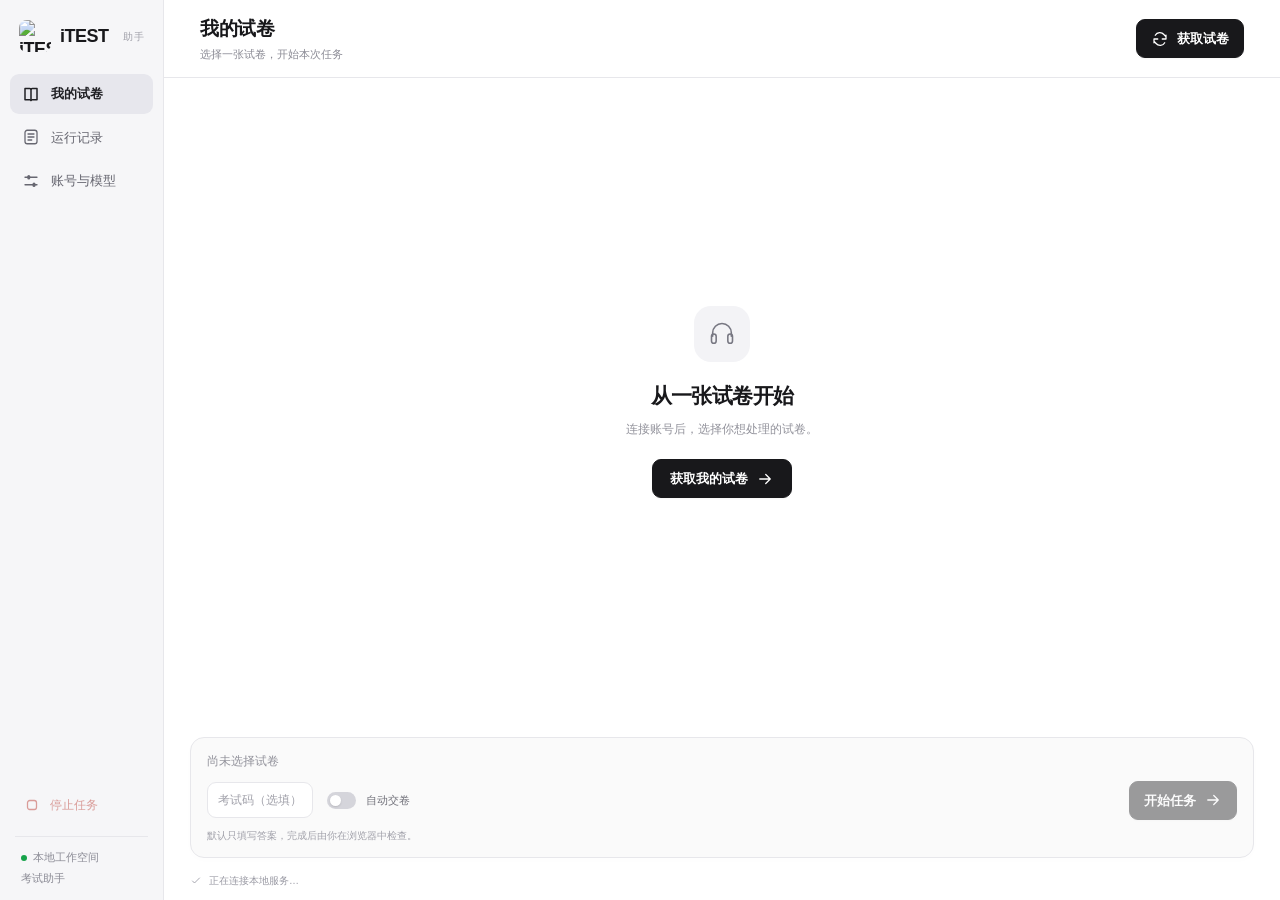
==== ui/index.html @ 0a775148 "Fix first-run Edge driver download and expose browser startup diagnostics (v1.1.0-beta.5)" ====
<!doctype html><html lang="zh-CN"><head><meta charset="utf-8"><meta name="viewport" content="width=device-width,initial-scale=1"><title>iTEST</title>
<style>
:root{color-scheme:light;--ink:#18181b;--muted:#71717a;--line:#e7e7eb;--side:#f6f6f8;--soft:#f4f4f5;--focus:#9ca3af}*{box-sizing:border-box}body{margin:0;color:var(--ink);font:14px/1.5 "Segoe UI Variable Text","Segoe UI","Microsoft YaHei UI",sans-serif;-webkit-font-smoothing:antialiased;background:#fff;overflow:hidden}button,input,select{font:inherit}button{cursor:pointer;user-select:none}button,input,select{outline:none}button:focus-visible,input:focus-visible{box-shadow:0 0 0 3px #d4d4d880}button:disabled{cursor:default;opacity:.42}button{transition:background .16s ease,border-color .16s ease,box-shadow .16s ease,transform .12s ease}button:active:not(:disabled){transform:translateY(1px)}svg{width:18px;height:18px;fill:none;stroke:currentColor;stroke-width:1.7;stroke-linecap:round;stroke-linejoin:round;flex-shrink:0}button svg{pointer-events:none}h1,h2,p{margin:0}input{border:1px solid var(--line);border-radius:9px;background:white;color:var(--ink);padding:9px 11px;min-width:0;transition:border-color .16s,box-shadow .16s}input:focus{border-color:#a1a1aa}input::placeholder{color:#a1a1aa}[hidden]{display:none!important}button.primary{display:inline-flex;align-items:center;justify-content:center;gap:8px;background:var(--ink);color:#fff;border:1px solid var(--ink);border-radius:9px;padding:9px 14px;font-size:13px;font-weight:600;white-space:nowrap;box-shadow:0 1px 2px #0000000a}button.primary:hover:not(:disabled){background:#333338}button.soft{display:inline-flex;align-items:center;gap:7px;border:1px solid var(--line);border-radius:8px;background:#fff;padding:7px 11px;color:#52525b;font-size:12px}button.soft:hover{background:var(--soft)}.app{height:100vh;display:grid;grid-template-columns:164px minmax(0,1fr)}aside{background:var(--side);border-right:1px solid var(--line);padding:20px 10px 14px;display:flex;flex-direction:column;gap:22px}.brand{display:flex;align-items:center;gap:9px;padding:0 9px;font-weight:700;font-size:18px;letter-spacing:-.5px}.brand img{width:32px;height:32px;object-fit:contain;border-radius:8px}.brand span{font-size:10px;letter-spacing:.3px;color:#a1a1aa;font-weight:500;margin-left:auto}nav{display:grid;gap:4px}nav button{border:0;background:transparent;border-radius:9px;padding:10px 12px;color:#676771;display:flex;align-items:center;gap:11px;text-align:left;font-size:13px}nav button:hover{background:#ededf0}nav button.active{color:#202024;background:#e7e7ed;font-weight:600}nav button.active svg{stroke-width:2}.side-bottom{margin-top:auto;display:grid;gap:14px;padding:0 5px}.stop{border:0;background:transparent;display:flex;align-items:center;gap:9px;color:#b42318;font-size:12px;text-align:left;padding:8px}.connection{padding:12px 6px 0;border-top:1px solid var(--line);font-size:11px;color:#8b8b95}.connection p{margin-top:4px;max-width:130px;overflow:hidden;text-overflow:ellipsis;white-space:nowrap}.dot{width:6px;height:6px;background:#16a34a;border-radius:50%;display:inline-block;margin-right:6px}.workspace{min-width:0;display:flex;flex-direction:column;height:100vh}header{height:78px;flex-shrink:0;padding:0 26px;display:flex;align-items:center;justify-content:space-between;border-bottom:1px solid var(--line);gap:14px}header h1{font-size:19px;letter-spacing:-.5px;font-weight:650}header p{font-size:11px;color:#8a8a94;margin-top:3px}.pages{flex:1;min-height:0;position:relative}.page{height:100%;display:none;flex-direction:column;animation:appear .18s ease}.page.active{display:flex}.content{overflow:auto;flex:1;min-height:0;padding:20px 26px}.toolbar{display:flex;align-items:center;gap:12px;margin-bottom:17px}.toolbar .count{font-size:12px;color:var(--muted);white-space:nowrap}.search{margin-left:auto;position:relative;max-width:210px;flex:1}.search svg{position:absolute;left:10px;top:10px;width:15px;height:15px;color:#a1a1aa}.search input{width:100%;font-size:12px;padding:8px 10px 8px 32px;background:#fafafa}.empty{height:100%;min-height:175px;display:flex;flex-direction:column;align-items:center;justify-content:center;text-align:center;padding:12px 0 22px}.empty-icon{width:56px;height:56px;display:grid;place-items:center;background:#f3f3f6;border-radius:17px;margin-bottom:18px;color:#777782}.empty-icon svg{width:28px;height:28px;stroke-width:1.35}.empty h2{font-size:21px;font-weight:620;letter-spacing:-.6px}.empty p{font-size:12px;color:#92929b;margin:8px 0 21px}.empty .primary{padding:9px 17px}.cards{display:grid;gap:10px}.paper{width:100%;border:1px solid var(--line);border-radius:12px;background:#fff;display:flex;align-items:center;gap:12px;padding:15px;text-align:left}.paper:hover{border-color:#c8c8d1;box-shadow:0 3px 12px #18181b06}.paper.selected{border-color:#9ba4b5;background:#f8f9fb;box-shadow:0 0 0 1px #9ba4b518}.paper-icon{width:34px;height:38px;border:1px solid #e8e8ec;background:#fafafa;border-radius:8px;display:grid;place-items:center;color:#8c8c96;flex-shrink:0}.paper-title{font-size:13px;font-weight:600;display:block;overflow:hidden;text-overflow:ellipsis;white-space:nowrap}.paper-detail{min-width:0;flex:1}.paper-sub{font-size:11px;color:#a1a1aa;margin-top:4px;display:block}.badge{font-size:10px;color:#676773;background:#f0f0f3;border-radius:6px;padding:3px 7px;white-space:nowrap}.radio{width:17px;height:17px;border:1.5px solid #d4d4da;border-radius:50%;display:grid;place-items:center;flex-shrink:0}.selected .radio{border:5px solid #27272a;background:white}.dock{margin:0 26px 8px;border:1px solid var(--line);border-radius:14px;padding:14px 16px;background:#fafafa;box-shadow:0 2px 8px #18181b03}.selected-info{font-size:12px;font-weight:600;white-space:nowrap;text-overflow:ellipsis;overflow:hidden;margin-bottom:11px}.selected-info.muted{font-weight:400;color:#92929b}.dock-row{display:flex;gap:10px;align-items:center}.dock-row .code{width:106px;padding:8px 10px;font-size:12px}.run{margin-left:auto;min-width:99px}.toggle-label{display:flex;align-items:center;gap:7px;color:#71717a;font-size:11px;cursor:pointer;white-space:nowrap}.toggle{appearance:none;width:29px;height:17px;background:#d5d5db;border:0;border-radius:12px;position:relative;padding:0;cursor:pointer;transition:background .18s}.toggle:before{content:"";position:absolute;top:3px;left:3px;width:11px;height:11px;background:white;border-radius:50%;box-shadow:0 1px 2px #0002;transition:transform .18s}.toggle:checked{background:#27272a}.toggle:checked:before{transform:translateX(12px)}.toggle:disabled{opacity:.5}.caption{font-size:10px;color:#a1a1aa;margin-top:8px}.notice{margin:8px 26px 3px;border:1px solid var(--line);border-radius:11px;padding:11px 13px;background:#fafafa;animation:appear .18s ease}.notice.error{background:#fff8f7;border-color:#f2dcda}.notice-message{white-space:pre-line;font-size:12px;color:#62626b;overflow-wrap:anywhere}.notice.error .notice-message{color:#a33e36}.notice-actions{display:flex;justify-content:flex-end;gap:7px;margin-top:8px}.notice-actions button{font-size:11px;padding:5px 10px}.status{margin:0 26px;padding:7px 0 12px;display:flex;gap:7px;align-items:center;color:#9999a3;font-size:10px;min-height:28px}.status span{white-space:nowrap;overflow:hidden;text-overflow:ellipsis}.status svg{width:12px;height:12px}.spinner{animation:spin 1s linear infinite}.progress{height:2px;background:#f3f3f5;flex-shrink:0;overflow:hidden}.progress>div{height:100%;background:#92929b;transition:width .25s}.progress.indeterminate>div{width:25%;animation:progress 1.5s ease-in-out infinite}.form-section{border:1px solid var(--line);border-radius:12px;padding:17px;margin-bottom:14px}.section-label{font-size:12px;font-weight:600;margin-bottom:13px;display:flex;align-items:center;gap:8px}.section-label svg{width:15px;height:15px;color:#92929b}.form-grid{display:grid;grid-template-columns:1fr 1fr;gap:13px}.field{display:grid;gap:6px;min-width:0}.field.full{grid-column:1/-1}.field label{font-size:11px;color:#71717a}.field input{width:100%;font-size:12px}.field-hint{color:#a1a1aa;font-size:10px;margin-top:2px}.save-row{display:flex;align-items:center;justify-content:space-between;gap:15px}.save-row p{font-size:10px;color:#9c9ca5}.logs{border:1px solid var(--line);border-radius:12px;background:#fcfcfd;min-height:100%;padding:15px}.logs pre{white-space:pre-wrap;overflow-wrap:anywhere;color:#62626b;font:11px/1.9 "Cascadia Code",Consolas,"Microsoft YaHei UI",monospace;margin:0;user-select:text}.log-empty{font-size:12px;color:#a1a1aa}.skeleton{height:82px;border:1px solid var(--line);border-radius:12px;background:linear-gradient(100deg,#fafafa 30%,#f1f1f4 50%,#fafafa 70%);background-size:250% 100%;animation:shimmer 1.6s infinite}.skeleton+.skeleton{margin-top:10px}::-webkit-scrollbar{width:5px;height:5px}::-webkit-scrollbar-thumb{background:#d9d9df;border-radius:5px}::-webkit-scrollbar-track{background:transparent}@keyframes appear{from{opacity:0;transform:translateY(4px)}to{opacity:1;transform:translateY(0)}}@keyframes spin{to{transform:rotate(360deg)}}@keyframes shimmer{to{background-position:-200% 0}}@keyframes progress{from{transform:translateX(-100%)}to{transform:translateX(500%)}}@media(max-width:740px){.app{grid-template-columns:138px minmax(0,1fr)}aside{padding-inline:8px}.brand{padding-inline:7px}.brand span{display:none}header{padding-inline:20px}.content{padding-inline:20px}.dock,.notice{margin-inline:20px}.status{margin-inline:20px}.dock{padding:12px}.toggle-label{font-size:10px}.dock-row{gap:8px}.dock-row .code{width:88px}.run{min-width:85px}.badge{max-width:90px;overflow:hidden;text-overflow:ellipsis}}@media(prefers-reduced-motion:reduce){*,*:before{animation:none!important;transition:none!important}}

.task-card{flex-shrink:0;margin:16px 26px 0;padding:14px 16px;border:1px solid #e4e4e9;border-radius:13px;background:#fcfcfd;box-shadow:0 2px 8px #18181b03}.task-top,.task-current,.task-meta{display:flex;align-items:center;justify-content:space-between;gap:12px}.task-name{font-size:11px;font-weight:600;overflow:hidden;text-overflow:ellipsis;white-space:nowrap;min-width:0}.task-state{font-size:10px;color:#71717a;background:#eeeef2;border-radius:6px;padding:2px 7px;white-space:nowrap}.task-current{margin-top:10px}.task-current h2{font-size:16px;letter-spacing:-.3px;font-weight:600}.task-percent{font-size:21px;font-weight:650;letter-spacing:-.6px;font-variant-numeric:tabular-nums}.task-percent small{font-size:11px;font-weight:400;color:#92929b;margin-right:8px;letter-spacing:0}.task-bar{height:6px;border-radius:8px;background:#eaeaf0;overflow:hidden;margin:9px 0 7px}.task-bar-fill{height:100%;background:#52525b;border-radius:8px;transition:width .3s ease}.task-meta{font-size:10px;color:#8a8a94}.task-detail{overflow:hidden;text-overflow:ellipsis;white-space:nowrap;min-width:0}.task-meta time{white-space:nowrap;font-variant-numeric:tabular-nums}.task-steps{display:grid;grid-template-columns:repeat(6,minmax(0,1fr));gap:6px;margin-top:12px}.task-step{font-size:10px;color:#a1a1aa;min-width:0}.step-title{display:flex;align-items:center;gap:4px;white-space:nowrap}.step-dot{width:5px;height:5px;border-radius:50%;background:#d4d4db;flex-shrink:0}.step-count{display:block;font-size:10px;margin:3px 0 0 9px;font-variant-numeric:tabular-nums}.task-step.complete{color:#73737d}.task-step.complete .step-dot{background:#16a34a}.task-step.running{color:#27272a;font-weight:600}.task-step.running .step-dot{background:#27272a;box-shadow:0 0 0 3px #27272a10}.task-step.error,.task-card.error .task-current{color:#b42318}.task-step.error .step-dot{background:#dc2626}.task-card.submitted .task-bar-fill,.task-card.review .task-bar-fill{background:#16a34a}.task-card.error .task-bar-fill,.task-card.stopped .task-bar-fill{background:#bd7770}.task-card.submitted .task-state,.task-card.review .task-state{background:#eaf5ed;color:#267c3e}.task-card.error .task-state{background:#fff0ee;color:#b42318}.task-card.stopped .task-state{background:#eeeef2;color:#71717a}@media(max-width:740px){.task-card{margin:12px 20px 0;padding:12px}.task-steps{gap:3px}.step-title{font-size:9px}.task-current h2{font-size:14px}.task-percent{font-size:18px}.task-percent small{font-size:9px}}
.task-card.compact .task-current,.task-card.compact .task-bar,.task-card.compact .task-meta,.task-card.compact .task-steps{display:none}
select{font:inherit;border:1px solid var(--line);border-radius:9px;background:white;color:var(--ink);padding:9px 11px;min-width:0;width:100%}.provider-hint{font-size:12px;color:var(--muted);margin-top:8px}.advanced{margin-top:16px}.advanced summary{cursor:pointer;color:var(--muted);font-size:12px;margin-bottom:10px}input[readonly]{background:var(--soft)}.connection-heading{display:flex;align-items:center;justify-content:space-between;gap:10px;margin:14px 0}.saved-connections,.provider-cards{display:grid;grid-template-columns:repeat(2,minmax(0,1fr));gap:8px}.connection-card,.provider-card{border:1px solid var(--line);border-radius:10px;background:white;padding:10px;text-align:left;min-width:0;color:var(--ink)}.connection-card.active,.provider-card.active{border-color:var(--ink);background:var(--soft)}.connection-card strong,.provider-card strong{display:block;font-size:12px;overflow:hidden;text-overflow:ellipsis;white-space:nowrap}.connection-card small,.provider-card small{display:block;font-size:10px;color:var(--muted);overflow:hidden;text-overflow:ellipsis;white-space:nowrap}.preset-browser{margin:18px 0;padding:12px;border:1px solid var(--line);border-radius:12px}.preset-browser>input{width:100%}.provider-categories{display:flex;gap:6px;flex-wrap:wrap;margin:10px 0}.provider-categories button{border:0;border-radius:6px;background:var(--soft);padding:5px 8px;font-size:11px;color:var(--muted)}.provider-categories button.active{background:var(--ink);color:white}.provider-cards{max-height:190px;overflow:auto}.model-actions{display:flex;gap:8px;flex-wrap:wrap;grid-column:1/-1}.model-result{font-size:12px;color:var(--muted)}.model-result.error{color:#b42318}.model-result.success{color:#267c3e}.form-grid>.full{grid-column:1/-1}#saveConnection{font-size:12px}#connectionResult{overflow-wrap:anywhere}
.model-input-row{display:flex;gap:8px}.model-input-row>input{flex:1;min-width:0}.model-picker{margin-top:8px;padding:10px;border:1px solid var(--line);border-radius:10px;background:white}.model-picker>input{width:100%}#modelOptions{max-height:230px;overflow:auto;display:grid;gap:4px;margin-top:8px}.model-option{padding:9px 10px;text-align:left;border:0;border-radius:7px;background:var(--soft);color:var(--ink);overflow-wrap:anywhere;font-size:12px}.model-option[aria-selected=true]{background:#e5e7eb;font-weight:600}.account-actions{display:flex;gap:12px;align-items:center;flex-wrap:wrap;margin-top:12px}.form-section{scroll-margin-top:12px}@media(min-width:1000px){.workspace header{padding-left:36px;padding-right:36px}.provider-cards{grid-template-columns:repeat(4,minmax(0,1fr))}}@media(max-height:600px){header{min-height:70px}.empty{padding-top:12px;padding-bottom:12px}.dock{margin-top:8px;margin-bottom:8px}} </style></head><body>
<svg style="display:none"><defs>
<symbol id="i-book" viewBox="0 0 24 24"><path d="M4 4.5h6a3 3 0 0 1 2 1 3 3 0 0 1 2-1h6v15h-6a3 3 0 0 0-2 1 3 3 0 0 0-2-1H4z"/><path d="M12 5.5v15"/></symbol>
<symbol id="i-headphones" viewBox="0 0 24 24"><path d="M4 14v-3a8 8 0 0 1 16 0v3"/><rect x="3" y="12" width="4" height="8" rx="2"/><rect x="17" y="12" width="4" height="8" rx="2"/></symbol>
<symbol id="i-logs" viewBox="0 0 24 24"><rect x="4" y="3" width="16" height="18" rx="3"/><path d="M8 8h8M8 12h8M8 16h5"/></symbol>
<symbol id="i-settings" viewBox="0 0 24 24"><path d="M4 7h16M4 17h16"/><rect x="7" y="4" width="4" height="6" rx="2" fill="currentColor" stroke="none"/><rect x="14" y="14" width="4" height="6" rx="2" fill="currentColor" stroke="none"/></symbol>
<symbol id="i-refresh" viewBox="0 0 24 24"><path d="M20 7v5h-5M4 17v-5h5M5.7 7a7 7 0 0 1 11.5-1L20 9M4 15l2.8 3A7 7 0 0 0 18.3 17"/></symbol>
<symbol id="i-arrow" viewBox="0 0 24 24"><path d="M5 12h14M13 6l6 6-6 6"/></symbol>
<symbol id="i-search" viewBox="0 0 24 24"><circle cx="10.5" cy="10.5" r="6.5"/><path d="m16 16 4 4"/></symbol>
<symbol id="i-file" viewBox="0 0 24 24"><path d="M13 3H6a2 2 0 0 0-2 2v14a2 2 0 0 0 2 2h12a2 2 0 0 0 2-2V10z"/><path d="M13 3v7h7M8 14h8M8 17h5"/></symbol>
<symbol id="i-stop" viewBox="0 0 24 24"><rect x="6" y="6" width="12" height="12" rx="3"/></symbol>
<symbol id="i-check" viewBox="0 0 24 24"><path d="m5 12 4 4L19 6"/></symbol>
<symbol id="i-user" viewBox="0 0 24 24"><circle cx="12" cy="8" r="4"/><path d="M4 21v-2a6 6 0 0 1 6-6h4a6 6 0 0 1 6 6v2"/></symbol>
</defs></svg>
<div class="app"><aside><div class="brand"><img src="__ITEST_ICON__" alt="iTEST"><strong>iTEST</strong><span>助手</span></div><nav aria-label="主导航"><button class="active" data-page="papers"><svg><use href="#i-book"/></svg>我的试卷</button><button data-page="logs"><svg><use href="#i-logs"/></svg>运行记录</button><button data-page="settings"><svg><use href="#i-settings"/></svg>账号与模型</button></nav><div class="side-bottom"><button class="stop" id="stop" disabled><svg><use href="#i-stop"/></svg>停止任务</button><div class="connection"><span class="dot"></span>本地工作空间<p id="modelName">考试助手</p></div></div></aside>
<div class="workspace"><header><div><h1 id="heading">我的试卷</h1><p id="subheading">选择一张试卷，开始本次任务</p></div><button class="primary" id="refresh"><svg><use href="#i-refresh"/></svg><span>获取试卷</span></button><button class="primary" id="save" hidden><svg><use href="#i-check"/></svg>保存设置</button></header>
<div class="progress" id="progress" hidden><div></div></div><section class="task-card" id="taskProgress" hidden aria-label="任务进度"><div class="task-top"><span class="task-name" id="taskName"></span><span class="task-state" id="taskState"></span></div><div class="task-current"><h2 id="taskStage"></h2><span class="task-percent"><small>流程进度</small><span id="taskPercent">0%</span></span></div><div class="task-bar" role="progressbar" id="taskBar" aria-label="流程完成进度" aria-valuemin="0" aria-valuemax="100"><div class="task-bar-fill" id="taskFill"></div></div><div class="task-meta"><span class="task-detail" id="taskDetail"></span><time id="taskElapsed"></time></div><div class="task-steps" id="taskSteps"></div></section><div class="pages">
<section class="page active" id="page-papers"><div class="content" id="paperContent"><div class="toolbar" id="toolbar" hidden><span class="count" id="count"></span><label class="search"><svg><use href="#i-search"/></svg><input id="search" placeholder="搜索试卷" aria-label="搜索试卷"></label></div><div class="empty" id="empty"><div class="empty-icon"><svg><use href="#i-headphones"/></svg></div><h2 id="emptyTitle">从一张试卷开始</h2><p id="emptyMessage">连接账号后，选择你想处理的试卷。</p><button class="primary" id="emptyLoad">获取我的试卷<svg><use href="#i-arrow"/></svg></button></div><div id="skeleton" hidden><div class="skeleton"></div><div class="skeleton"></div><div class="skeleton"></div></div><div class="cards" id="cards" role="group" aria-label="试卷列表"></div></div>
<div class="dock"><p id="selection" class="selected-info muted">尚未选择试卷</p><div class="dock-row"><input class="code" id="examCode" placeholder="考试码（选填）" aria-label="考试码"><label class="toggle-label"><input class="toggle" type="checkbox" id="autoSubmit">自动交卷</label><button class="primary run" id="run" disabled>开始任务<svg><use href="#i-arrow"/></svg></button></div><p class="caption" id="modeHint">默认只填写答案，完成后由你在浏览器中检查。</p></div></section>
<section class="page" id="page-settings"><div class="content"><div class="form-section"><div class="section-label"><svg><use href="#i-user"/></svg>iTEST 账号</div><div class="form-grid"><div class="field"><label for="username">账号</label><input id="username" autocomplete="off" placeholder="输入账号"></div><div class="field"><label for="password">密码</label><input id="password" type="password" autocomplete="off" placeholder="输入密码"></div></div><div class="account-actions"><button type="button" class="soft" id="testBrowser">检查浏览器</button><button type="button" class="soft" id="testAccount">测试 iTEST 登录</button><p id="accountTestResult" class="model-result" role="status"></p></div><p class="provider-hint">测试只登录并读取试卷列表，不进入考试。若出现验证码，请在测试浏览器中完成。</p></div><div class="form-section"><div class="section-label"><svg><use href="#i-settings"/></svg>模型连接</div><div class="connection-heading"><span>我的连接</span><button type="button" class="soft" id="newConnection">＋ 新建连接</button></div><div id="savedConnections" class="saved-connections"></div><p class="provider-hint">每套连接独立保存密钥、接口和模型，可保存同一平台的多个账号。</p><div class="preset-browser"><input id="providerSearch" placeholder="搜索服务商、别名或接口地址" aria-label="搜索模型服务商"><div id="providerCategories" class="provider-categories"></div><div id="providerCards" class="provider-cards"></div><p id="noProviders" class="provider-hint" hidden>没有匹配服务商，可选择自定义接口。</p></div><select id="provider" hidden aria-label="当前模型服务商"></select><p id="providerHint" class="provider-hint"></p><div class="form-grid"><div class="field full"><label for="connectionName">连接名称</label><input id="connectionName" maxlength="80" placeholder="例如：我的 DeepSeek / 备用中转"></div><div class="field full"><label for="apikey">API Key</label><input id="apikey" type="password" autocomplete="off" placeholder="粘贴这套连接的 API Key"></div><div class="field full"><label for="model">模型 ID · 可输入或从列表选择</label><div class="model-input-row"><input id="model" autocomplete="off" spellcheck="false" autocapitalize="none" placeholder="选择列表中的模型，或手动填写 ID"><button type="button" class="soft" id="toggleModels" aria-expanded="false" aria-controls="modelPicker" disabled>选择模型</button></div><div id="modelPicker" class="model-picker" hidden><input id="modelSearch" type="search" autocomplete="off" placeholder="搜索已获取的模型" aria-label="搜索模型"><p id="modelCount" class="provider-hint"></p><div id="modelOptions" role="listbox" aria-label="可用模型"></div><p id="noModels" class="provider-hint" hidden>没有匹配的模型。</p></div><p class="provider-hint">预设模型仅作起点，可更换为账号有权限的文本对话模型。</p></div><div class="model-actions"><button type="button" class="soft" id="fetchModels">获取模型列表</button><button type="button" class="soft" id="testModel">测试连接</button></div><p class="provider-hint full">获取列表不生成答案；测试连接会发送一条简短请求，可能消耗少量 Token。</p><p id="modelToolResult" class="model-result full" role="status"></p></div><details id="advanced" class="advanced"><summary>接口设置</summary><div class="field full"><label for="base_url">API 基础地址 · OpenAI Chat Completions 兼容</label><input id="base_url" placeholder="https://example.com/v1"></div></details><div class="connection-heading"><button type="button" class="primary" id="saveConnection">保存并使用此连接</button><span id="connectionResult" class="provider-hint" role="status"></span></div><div class="field"><label for="sleep_time">交卷前等待（秒）</label><input id="sleep_time" type="number" min="0" step="1"></div></div><div class="save-row"><p>设置保存在本机 config.yml（含明文密码与密钥）。<br>修改后重新获取试卷；模型调用会消耗 API 配额。</p><span class="badge">本地配置</span></div></div></section>
<section class="page" id="page-logs"><div class="content" id="logContent"><div class="logs"><p class="log-empty" id="logEmpty">任务开始后，运行记录会显示在这里。</p><pre id="logs"></pre></div></div></section>
</div><div class="notice" id="notice" hidden role="status"><div class="notice-message" id="noticeMessage"></div><div class="notice-actions"><button class="soft" id="dismiss">知道了</button><button class="primary" id="confirm" hidden>确认</button></div></div><footer class="status"><svg id="statusIcon"><use href="#i-check"/></svg><span id="statusText">正在连接本地服务…</span></footer></div></div>
<script>__MODEL_SETTINGS_SCRIPT__</script>
<script>
'use strict';
const $=id=>document.getElementById(id);
let state=null,selected=null,lastPapers='',page='papers',lastVersion=-1,apiReady=false,polling=false;
const fields=['username','password','base_url','model','apikey','sleep_time','provider'];
function config(){return {username:$('username').value,password:$('password').value,sleep_time:$('sleep_time').value,ai:{provider:$('provider').value,base_url:$('base_url').value,model:$('model').value,apikey:$('apikey').value}}}
function icon(name){const svg=document.createElementNS('http://www.w3.org/2000/svg','svg');const use=document.createElementNS(svg.namespaceURI,'use');use.setAttribute('href','#i-'+name);svg.append(use);return svg}
async function send(command){if(!apiReady)return;try{render(await window.pywebview.api.dispatch(command))}catch(e){$('statusText').textContent='本地服务连接中断，请重新启动程序。'}}
function navigate(value){send({action:'navigate',page:value})}
function switchPage(value){if(value===page)return;page=value;document.querySelectorAll('.page').forEach(el=>el.classList.toggle('active',el.id==='page-'+page));document.querySelectorAll('nav button').forEach(el=>{el.classList.toggle('active',el.dataset.page===page);el.setAttribute('aria-current',el.dataset.page===page?'page':'false')});$('heading').textContent={papers:'我的试卷',settings:'账号与模型',logs:'运行记录'}[page];$('subheading').textContent={papers:'选择一张试卷，开始本次任务',settings:'管理你的账号与模型服务',logs:'查看任务的实时进展与结果'}[page];$('refresh').hidden=page!=='papers';$('save').hidden=page!=='settings'}
function paperBlocked(paper){return (state.blocked_paper_ids||[]).includes(String(paper?.ksdId??''))}
function selectPaper(index){if(state.busy||state.completed||paperBlocked(state.papers[index]))return;selected=index;updateSelection();renderTask()}
function updateSelection(){if(selected!==null&&paperBlocked(state.papers[selected]))selected=null;document.querySelectorAll('.paper').forEach(el=>{el.classList.toggle('selected',Number(el.dataset.index)===selected);el.setAttribute('aria-pressed',Number(el.dataset.index)===selected?'true':'false')});const paper=selected===null?null:state.papers[selected];$('selection').textContent=paper?.ksName||'尚未选择试卷';$('selection').classList.toggle('muted',!paper);$('run').disabled=!paper||state.busy||state.completed;$('examCode').placeholder=paper?.examCodeFlag?'请输入考试码':'考试码（选填）'}
function renderPapers(){const signature=JSON.stringify(state.papers);if(signature!==lastPapers){lastPapers=signature;selected=null;$('cards').replaceChildren();state.papers.forEach((paper,index)=>{const button=document.createElement('button');button.className='paper';button.dataset.index=index;button.type='button';button.setAttribute('aria-pressed','false');const mark=document.createElement('span');mark.className='paper-icon';mark.append(icon('file'));const detail=document.createElement('span');detail.className='paper-detail';const title=document.createElement('span');title.className='paper-title';title.textContent=paper.ksName||'未命名试卷';title.title=title.textContent;const sub=document.createElement('span');sub.className='paper-sub';sub.textContent='编号 '+(paper.ksdId??'未提供');detail.append(title,sub);const badge=document.createElement('span');badge.className='badge';badge.textContent=paper.canKaoshiJudgeBean?.kaoshiBtnInfo||'我的考试';const radio=document.createElement('span');radio.className='radio';button.append(mark,detail,badge,radio);button.onclick=()=>selectPaper(index);$('cards').append(button)})}const loading=state.activity==='loading'&&!state.stopping&&!state.papers.length;$('skeleton').hidden=!loading;$('empty').hidden=loading||state.papers.length>0;$('toolbar').hidden=state.papers.length===0;$('count').textContent=state.papers.length+' 张试卷';$('emptyTitle').textContent=state.connected?'这里还没有试卷':'从一张试卷开始';$('emptyMessage').textContent=state.connected?'当前账号暂无可选试卷，可以稍后重新获取。':'连接账号后，选择你想处理的试卷。';document.querySelectorAll('.paper').forEach(el=>{el.hidden=!el.querySelector('.paper-title').textContent.toLowerCase().includes($('search').value.toLowerCase());el.disabled=state.busy||state.completed||paperBlocked(state.papers[Number(el.dataset.index)])});updateSelection()}
function render(value){if(value.version<=lastVersion)return;state=value;lastVersion=value.version;ModelSettings.update(value);switchPage(value.page);renderPapers();renderTask();$('statusText').textContent=value.status;$('statusText').title=value.status;const loading=value.activity==='loading'&&!value.stopping;const working=value.busy&&!value.stopping;$('statusIcon').classList.toggle('spinner',working);$('statusIcon').querySelector('use').setAttribute('href',value.stopping?'#i-stop':working?'#i-refresh':'#i-check');$('refresh').disabled=value.busy;$('refresh').querySelector('svg').classList.toggle('spinner',loading);$('refresh').querySelector('span').textContent=loading?'获取中…':'获取试卷';$('emptyLoad').disabled=value.busy;$('save').disabled=value.busy;fields.forEach(id=>$(id).disabled=value.busy);$('examCode').disabled=value.busy;$('autoSubmit').disabled=value.busy;$('stop').disabled=(!value.connected&&!value.busy)||value.stopping;$('progress').hidden=!working||Boolean(value.task);$('progress').classList.toggle('indeterminate',value.progress===null);$('progress').firstElementChild.style.width=value.progress===null?'25%':value.progress+'%';const logContent=$('logContent');const atBottom=logContent.scrollHeight-logContent.scrollTop-logContent.clientHeight<45;$('logs').textContent=value.logs.join('\n');$('logEmpty').hidden=value.logs.length>0;if(atBottom)logContent.scrollTop=logContent.scrollHeight;const notice=value.notice;$('notice').hidden=!notice;if(notice){$('notice').classList.toggle('error',notice.error);$('noticeMessage').textContent=notice.text;$('confirm').hidden=!notice.confirm;$('confirm').textContent=notice.label;$('dismiss').textContent=notice.confirm?'取消':'知道了'}}

function duration(seconds){seconds=Math.max(0,Math.floor(seconds));const m=Math.floor(seconds/60),v=seconds%60;return m>=60?Math.floor(m/60)+'小时'+m%60+'分':m+'分'+String(v).padStart(2,'0')+'秒'}
function taskClock(){const task=state?.task;if(!task)return;$('taskElapsed').textContent='已用时 '+duration((task.finished_at||Date.now()/1000)-task.started_at);let detail=task.detail;if(task.status==='running'&&task.submit_at){const left=Math.max(0,Math.ceil(task.submit_at-Date.now()/1000));detail=left?'核对完成，'+left+' 秒后自动交卷':'等待网站交卷确认…'}$('taskDetail').textContent=detail;$('taskDetail').title=detail}
function renderTask(){const task=state.task;const next=task?.status==='submitted'&&selected!==null&&!paperBlocked(state.papers[selected])&&!state.busy;document.querySelector('.dock').hidden=Boolean(task)&&!next;$('taskProgress').hidden=!task;if(!task)return;const states={running:'执行中',submitted:'已交卷',review:'待检查 · 未交卷',error:task.submitted?'已交卷 · 核对异常':'运行失败',stopped:'已停止'};$('taskProgress').className='task-card '+task.status+(next?' compact':'');$('taskName').textContent=task.paper_name;$('taskName').title=task.paper_name;$('taskState').textContent=state.stopping?'正在停止':states[task.status]||'执行中';const current=task.stages.find(item=>item.key===task.stage);let title=current.title;if(task.status==='submitted')title='交卷已确认';else if(task.status==='review')title='填写核对完成';else if(task.status==='error')title+=' · 已停止';else if(task.status==='stopped')title+=' · 已取消';else if(current.total&&['download','transcribe','generate','fill'].includes(current.key))title+=' '+current.done+'/'+current.total;$('taskStage').textContent=title;$('taskPercent').textContent=task.percent+'%';$('taskFill').style.width=task.percent+'%';$('taskBar').setAttribute('aria-valuenow',String(task.percent));$('taskBar').setAttribute('aria-valuetext',task.completed_steps+'/'+task.total_steps+' 个流程步骤完成');$('taskSteps').replaceChildren();task.stages.forEach(item=>{const step=document.createElement('div');step.className='task-step '+item.state;const title=document.createElement('div');title.className='step-title';const dot=document.createElement('span');dot.className='step-dot';title.append(dot,document.createTextNode(item.title));const count=document.createElement('span');count.className='step-count';count.textContent=item.state==='manual'?'手动交卷':item.total!==null?item.done+'/'+item.total+item.unit:item.state==='complete'?'已完成':item.state==='pending'?'等待中':'处理中';step.append(title,count);$('taskSteps').append(step)});taskClock()}

function load(){send({action:'load',config:config()})}
$('refresh').onclick=load;$('emptyLoad').onclick=load;$('save').onclick=async()=>{if(await ModelSettings.saveForSettings())await send({action:'save',config:config()})};$('run').onclick=()=>send({action:'run',index:selected,exam_code:$('examCode').value,auto_submit:$('autoSubmit').checked,config:config()});$('stop').onclick=()=>send({action:'stop'});$('dismiss').onclick=()=>send({action:'dismiss'});$('confirm').onclick=()=>send({action:'confirm',id:state.notice?.id});$('search').oninput=()=>{if(state)renderPapers()};$('autoSubmit').onchange=()=>{$('modeHint').textContent=$('autoSubmit').checked?'填写完成后会自动交卷，开始前将再次核对试卷。':'默认只填写答案，完成后由你在浏览器中检查。'};document.querySelectorAll('nav button').forEach(el=>el.onclick=()=>navigate(el.dataset.page));
async function poll(){if(polling||!apiReady)return;polling=true;try{render(await window.pywebview.api.get_state())}catch(e){$('statusText').textContent='本地服务连接中断，请重新启动程序。'}finally{polling=false}}
async function boot(){if(apiReady)return;apiReady=true;try{const value=await window.pywebview.api.get_config();await ModelSettings.init(value,window.pywebview.api);fields.filter(id=>id!=='provider').forEach(id=>$(id).value=(id in value?value[id]:value.ai?.[id])??'');await poll();setInterval(poll,350);setInterval(taskClock,1000)}catch(e){$('statusText').textContent='启动失败，请重新启动程序。'}}
window.addEventListener('pywebviewready',boot);if(window.pywebview?.api)boot();
</script></body></html>
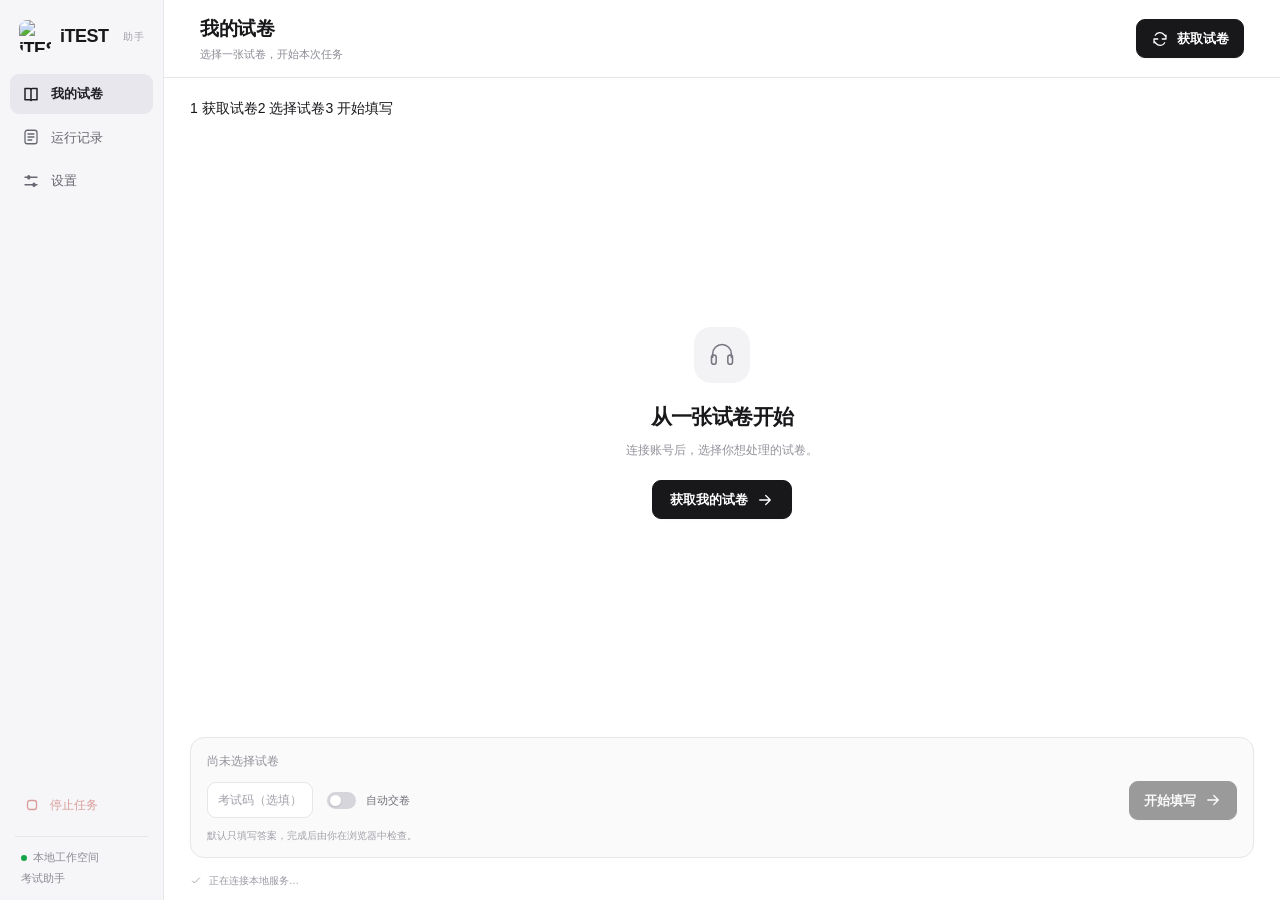
==== commit ae005990: "Redesign settings, independent check states and clearer exam workflow (v1.1.0-beta.6)" ====
--- a/ui/index.html
+++ b/ui/index.html
@@ -5,7 +5,7 @@
 .task-card{flex-shrink:0;margin:16px 26px 0;padding:14px 16px;border:1px solid #e4e4e9;border-radius:13px;background:#fcfcfd;box-shadow:0 2px 8px #18181b03}.task-top,.task-current,.task-meta{display:flex;align-items:center;justify-content:space-between;gap:12px}.task-name{font-size:11px;font-weight:600;overflow:hidden;text-overflow:ellipsis;white-space:nowrap;min-width:0}.task-state{font-size:10px;color:#71717a;background:#eeeef2;border-radius:6px;padding:2px 7px;white-space:nowrap}.task-current{margin-top:10px}.task-current h2{font-size:16px;letter-spacing:-.3px;font-weight:600}.task-percent{font-size:21px;font-weight:650;letter-spacing:-.6px;font-variant-numeric:tabular-nums}.task-percent small{font-size:11px;font-weight:400;color:#92929b;margin-right:8px;letter-spacing:0}.task-bar{height:6px;border-radius:8px;background:#eaeaf0;overflow:hidden;margin:9px 0 7px}.task-bar-fill{height:100%;background:#52525b;border-radius:8px;transition:width .3s ease}.task-meta{font-size:10px;color:#8a8a94}.task-detail{overflow:hidden;text-overflow:ellipsis;white-space:nowrap;min-width:0}.task-meta time{white-space:nowrap;font-variant-numeric:tabular-nums}.task-steps{display:grid;grid-template-columns:repeat(6,minmax(0,1fr));gap:6px;margin-top:12px}.task-step{font-size:10px;color:#a1a1aa;min-width:0}.step-title{display:flex;align-items:center;gap:4px;white-space:nowrap}.step-dot{width:5px;height:5px;border-radius:50%;background:#d4d4db;flex-shrink:0}.step-count{display:block;font-size:10px;margin:3px 0 0 9px;font-variant-numeric:tabular-nums}.task-step.complete{color:#73737d}.task-step.complete .step-dot{background:#16a34a}.task-step.running{color:#27272a;font-weight:600}.task-step.running .step-dot{background:#27272a;box-shadow:0 0 0 3px #27272a10}.task-step.error,.task-card.error .task-current{color:#b42318}.task-step.error .step-dot{background:#dc2626}.task-card.submitted .task-bar-fill,.task-card.review .task-bar-fill{background:#16a34a}.task-card.error .task-bar-fill,.task-card.stopped .task-bar-fill{background:#bd7770}.task-card.submitted .task-state,.task-card.review .task-state{background:#eaf5ed;color:#267c3e}.task-card.error .task-state{background:#fff0ee;color:#b42318}.task-card.stopped .task-state{background:#eeeef2;color:#71717a}@media(max-width:740px){.task-card{margin:12px 20px 0;padding:12px}.task-steps{gap:3px}.step-title{font-size:9px}.task-current h2{font-size:14px}.task-percent{font-size:18px}.task-percent small{font-size:9px}}
 .task-card.compact .task-current,.task-card.compact .task-bar,.task-card.compact .task-meta,.task-card.compact .task-steps{display:none}
 select{font:inherit;border:1px solid var(--line);border-radius:9px;background:white;color:var(--ink);padding:9px 11px;min-width:0;width:100%}.provider-hint{font-size:12px;color:var(--muted);margin-top:8px}.advanced{margin-top:16px}.advanced summary{cursor:pointer;color:var(--muted);font-size:12px;margin-bottom:10px}input[readonly]{background:var(--soft)}.connection-heading{display:flex;align-items:center;justify-content:space-between;gap:10px;margin:14px 0}.saved-connections,.provider-cards{display:grid;grid-template-columns:repeat(2,minmax(0,1fr));gap:8px}.connection-card,.provider-card{border:1px solid var(--line);border-radius:10px;background:white;padding:10px;text-align:left;min-width:0;color:var(--ink)}.connection-card.active,.provider-card.active{border-color:var(--ink);background:var(--soft)}.connection-card strong,.provider-card strong{display:block;font-size:12px;overflow:hidden;text-overflow:ellipsis;white-space:nowrap}.connection-card small,.provider-card small{display:block;font-size:10px;color:var(--muted);overflow:hidden;text-overflow:ellipsis;white-space:nowrap}.preset-browser{margin:18px 0;padding:12px;border:1px solid var(--line);border-radius:12px}.preset-browser>input{width:100%}.provider-categories{display:flex;gap:6px;flex-wrap:wrap;margin:10px 0}.provider-categories button{border:0;border-radius:6px;background:var(--soft);padding:5px 8px;font-size:11px;color:var(--muted)}.provider-categories button.active{background:var(--ink);color:white}.provider-cards{max-height:190px;overflow:auto}.model-actions{display:flex;gap:8px;flex-wrap:wrap;grid-column:1/-1}.model-result{font-size:12px;color:var(--muted)}.model-result.error{color:#b42318}.model-result.success{color:#267c3e}.form-grid>.full{grid-column:1/-1}#saveConnection{font-size:12px}#connectionResult{overflow-wrap:anywhere}
-.model-input-row{display:flex;gap:8px}.model-input-row>input{flex:1;min-width:0}.model-picker{margin-top:8px;padding:10px;border:1px solid var(--line);border-radius:10px;background:white}.model-picker>input{width:100%}#modelOptions{max-height:230px;overflow:auto;display:grid;gap:4px;margin-top:8px}.model-option{padding:9px 10px;text-align:left;border:0;border-radius:7px;background:var(--soft);color:var(--ink);overflow-wrap:anywhere;font-size:12px}.model-option[aria-selected=true]{background:#e5e7eb;font-weight:600}.account-actions{display:flex;gap:12px;align-items:center;flex-wrap:wrap;margin-top:12px}.form-section{scroll-margin-top:12px}@media(min-width:1000px){.workspace header{padding-left:36px;padding-right:36px}.provider-cards{grid-template-columns:repeat(4,minmax(0,1fr))}}@media(max-height:600px){header{min-height:70px}.empty{padding-top:12px;padding-bottom:12px}.dock{margin-top:8px;margin-bottom:8px}} </style></head><body>
+.model-input-row{display:flex;gap:8px}.model-input-row>input{flex:1;min-width:0}.model-picker{margin-top:8px;padding:10px;border:1px solid var(--line);border-radius:10px;background:white}.model-picker>input{width:100%}#modelOptions{max-height:230px;overflow:auto;display:grid;gap:4px;margin-top:8px}.model-option{padding:9px 10px;text-align:left;border:0;border-radius:7px;background:var(--soft);color:var(--ink);overflow-wrap:anywhere;font-size:12px}.model-option[aria-selected=true]{background:#e5e7eb;font-weight:600}.account-actions{display:flex;gap:12px;align-items:center;flex-wrap:wrap;margin-top:12px}.form-section{scroll-margin-top:12px}@media(min-width:1000px){.workspace header{padding-left:36px;padding-right:36px}.provider-cards{grid-template-columns:repeat(4,minmax(0,1fr))}}@media(max-height:600px){header{min-height:70px}.empty{padding-top:12px;padding-bottom:12px}.dock{margin-top:8px;margin-bottom:8px}} </style><style>__APP_STYLES__</style></head><body>
 <svg style="display:none"><defs>
 <symbol id="i-book" viewBox="0 0 24 24"><path d="M4 4.5h6a3 3 0 0 1 2 1 3 3 0 0 1 2-1h6v15h-6a3 3 0 0 0-2 1 3 3 0 0 0-2-1H4z"/><path d="M12 5.5v15"/></symbol>
 <symbol id="i-headphones" viewBox="0 0 24 24"><path d="M4 14v-3a8 8 0 0 1 16 0v3"/><rect x="3" y="12" width="4" height="8" rx="2"/><rect x="17" y="12" width="4" height="8" rx="2"/></symbol>
@@ -19,13 +19,17 @@
 <symbol id="i-check" viewBox="0 0 24 24"><path d="m5 12 4 4L19 6"/></symbol>
 <symbol id="i-user" viewBox="0 0 24 24"><circle cx="12" cy="8" r="4"/><path d="M4 21v-2a6 6 0 0 1 6-6h4a6 6 0 0 1 6 6v2"/></symbol>
 </defs></svg>
-<div class="app"><aside><div class="brand"><img src="__ITEST_ICON__" alt="iTEST"><strong>iTEST</strong><span>助手</span></div><nav aria-label="主导航"><button class="active" data-page="papers"><svg><use href="#i-book"/></svg>我的试卷</button><button data-page="logs"><svg><use href="#i-logs"/></svg>运行记录</button><button data-page="settings"><svg><use href="#i-settings"/></svg>账号与模型</button></nav><div class="side-bottom"><button class="stop" id="stop" disabled><svg><use href="#i-stop"/></svg>停止任务</button><div class="connection"><span class="dot"></span>本地工作空间<p id="modelName">考试助手</p></div></div></aside>
-<div class="workspace"><header><div><h1 id="heading">我的试卷</h1><p id="subheading">选择一张试卷，开始本次任务</p></div><button class="primary" id="refresh"><svg><use href="#i-refresh"/></svg><span>获取试卷</span></button><button class="primary" id="save" hidden><svg><use href="#i-check"/></svg>保存设置</button></header>
+<div class="app"><aside><div class="brand"><img src="__ITEST_ICON__" alt="iTEST"><strong>iTEST</strong><span>助手</span></div><nav aria-label="主导航"><button class="active" data-page="papers"><svg><use href="#i-book"/></svg>我的试卷</button><button data-page="logs"><svg><use href="#i-logs"/></svg>运行记录</button><button data-page="settings"><svg><use href="#i-settings"/></svg>设置</button></nav><div class="side-bottom"><button class="stop" id="stop" disabled><svg><use href="#i-stop"/></svg><span id="stopLabel">停止任务</span></button><div class="connection"><span class="dot"></span>本地工作空间<p id="modelName">考试助手</p></div></div></aside>
+<div class="workspace"><header><div><h1 id="heading">我的试卷</h1><p id="subheading">选择一张试卷，开始本次任务</p><div id="setupReadiness" class="readiness" hidden aria-label="设置检查状态"><span id="browserReady">浏览器待检查</span><span id="accountReady">账号待验证</span><span id="modelReady">模型待验证</span></div></div><button class="primary" id="refresh"><svg><use href="#i-refresh"/></svg><span>获取试卷</span></button><button class="primary" id="save" hidden><svg><use href="#i-check"/></svg>保存全部设置</button></header>
 <div class="progress" id="progress" hidden><div></div></div><section class="task-card" id="taskProgress" hidden aria-label="任务进度"><div class="task-top"><span class="task-name" id="taskName"></span><span class="task-state" id="taskState"></span></div><div class="task-current"><h2 id="taskStage"></h2><span class="task-percent"><small>流程进度</small><span id="taskPercent">0%</span></span></div><div class="task-bar" role="progressbar" id="taskBar" aria-label="流程完成进度" aria-valuemin="0" aria-valuemax="100"><div class="task-bar-fill" id="taskFill"></div></div><div class="task-meta"><span class="task-detail" id="taskDetail"></span><time id="taskElapsed"></time></div><div class="task-steps" id="taskSteps"></div></section><div class="pages">
-<section class="page active" id="page-papers"><div class="content" id="paperContent"><div class="toolbar" id="toolbar" hidden><span class="count" id="count"></span><label class="search"><svg><use href="#i-search"/></svg><input id="search" placeholder="搜索试卷" aria-label="搜索试卷"></label></div><div class="empty" id="empty"><div class="empty-icon"><svg><use href="#i-headphones"/></svg></div><h2 id="emptyTitle">从一张试卷开始</h2><p id="emptyMessage">连接账号后，选择你想处理的试卷。</p><button class="primary" id="emptyLoad">获取我的试卷<svg><use href="#i-arrow"/></svg></button></div><div id="skeleton" hidden><div class="skeleton"></div><div class="skeleton"></div><div class="skeleton"></div></div><div class="cards" id="cards" role="group" aria-label="试卷列表"></div></div>
-<div class="dock"><p id="selection" class="selected-info muted">尚未选择试卷</p><div class="dock-row"><input class="code" id="examCode" placeholder="考试码（选填）" aria-label="考试码"><label class="toggle-label"><input class="toggle" type="checkbox" id="autoSubmit">自动交卷</label><button class="primary run" id="run" disabled>开始任务<svg><use href="#i-arrow"/></svg></button></div><p class="caption" id="modeHint">默认只填写答案，完成后由你在浏览器中检查。</p></div></section>
-<section class="page" id="page-settings"><div class="content"><div class="form-section"><div class="section-label"><svg><use href="#i-user"/></svg>iTEST 账号</div><div class="form-grid"><div class="field"><label for="username">账号</label><input id="username" autocomplete="off" placeholder="输入账号"></div><div class="field"><label for="password">密码</label><input id="password" type="password" autocomplete="off" placeholder="输入密码"></div></div><div class="account-actions"><button type="button" class="soft" id="testBrowser">检查浏览器</button><button type="button" class="soft" id="testAccount">测试 iTEST 登录</button><p id="accountTestResult" class="model-result" role="status"></p></div><p class="provider-hint">测试只登录并读取试卷列表，不进入考试。若出现验证码，请在测试浏览器中完成。</p></div><div class="form-section"><div class="section-label"><svg><use href="#i-settings"/></svg>模型连接</div><div class="connection-heading"><span>我的连接</span><button type="button" class="soft" id="newConnection">＋ 新建连接</button></div><div id="savedConnections" class="saved-connections"></div><p class="provider-hint">每套连接独立保存密钥、接口和模型，可保存同一平台的多个账号。</p><div class="preset-browser"><input id="providerSearch" placeholder="搜索服务商、别名或接口地址" aria-label="搜索模型服务商"><div id="providerCategories" class="provider-categories"></div><div id="providerCards" class="provider-cards"></div><p id="noProviders" class="provider-hint" hidden>没有匹配服务商，可选择自定义接口。</p></div><select id="provider" hidden aria-label="当前模型服务商"></select><p id="providerHint" class="provider-hint"></p><div class="form-grid"><div class="field full"><label for="connectionName">连接名称</label><input id="connectionName" maxlength="80" placeholder="例如：我的 DeepSeek / 备用中转"></div><div class="field full"><label for="apikey">API Key</label><input id="apikey" type="password" autocomplete="off" placeholder="粘贴这套连接的 API Key"></div><div class="field full"><label for="model">模型 ID · 可输入或从列表选择</label><div class="model-input-row"><input id="model" autocomplete="off" spellcheck="false" autocapitalize="none" placeholder="选择列表中的模型，或手动填写 ID"><button type="button" class="soft" id="toggleModels" aria-expanded="false" aria-controls="modelPicker" disabled>选择模型</button></div><div id="modelPicker" class="model-picker" hidden><input id="modelSearch" type="search" autocomplete="off" placeholder="搜索已获取的模型" aria-label="搜索模型"><p id="modelCount" class="provider-hint"></p><div id="modelOptions" role="listbox" aria-label="可用模型"></div><p id="noModels" class="provider-hint" hidden>没有匹配的模型。</p></div><p class="provider-hint">预设模型仅作起点，可更换为账号有权限的文本对话模型。</p></div><div class="model-actions"><button type="button" class="soft" id="fetchModels">获取模型列表</button><button type="button" class="soft" id="testModel">测试连接</button></div><p class="provider-hint full">获取列表不生成答案；测试连接会发送一条简短请求，可能消耗少量 Token。</p><p id="modelToolResult" class="model-result full" role="status"></p></div><details id="advanced" class="advanced"><summary>接口设置</summary><div class="field full"><label for="base_url">API 基础地址 · OpenAI Chat Completions 兼容</label><input id="base_url" placeholder="https://example.com/v1"></div></details><div class="connection-heading"><button type="button" class="primary" id="saveConnection">保存并使用此连接</button><span id="connectionResult" class="provider-hint" role="status"></span></div><div class="field"><label for="sleep_time">交卷前等待（秒）</label><input id="sleep_time" type="number" min="0" step="1"></div></div><div class="save-row"><p>设置保存在本机 config.yml（含明文密码与密钥）。<br>修改后重新获取试卷；模型调用会消耗 API 配额。</p><span class="badge">本地配置</span></div></div></section>
-<section class="page" id="page-logs"><div class="content" id="logContent"><div class="logs"><p class="log-empty" id="logEmpty">任务开始后，运行记录会显示在这里。</p><pre id="logs"></pre></div></div></section>
+<section class="page active" id="page-papers"><div class="content" id="paperContent"><div id="paperGuide" class="flow-guide" aria-label="使用步骤"><span data-step="1">1 获取试卷</span><span data-step="2">2 选择试卷</span><span data-step="3">3 开始填写</span></div><div class="toolbar" id="toolbar" hidden><span class="count" id="count"></span><label class="search"><svg><use href="#i-search"/></svg><input id="search" placeholder="搜索试卷" aria-label="搜索试卷"></label></div><div class="empty" id="empty"><div class="empty-icon"><svg><use href="#i-headphones"/></svg></div><h2 id="emptyTitle">从一张试卷开始</h2><p id="emptyMessage">连接账号后，选择你想处理的试卷。</p><button class="primary" id="emptyLoad">获取我的试卷<svg><use href="#i-arrow"/></svg></button></div><div id="skeleton" hidden><div class="skeleton"></div><div class="skeleton"></div><div class="skeleton"></div></div><div class="cards" id="cards" role="group" aria-label="试卷列表"></div></div>
+<div class="dock"><p id="selection" class="selected-info muted">尚未选择试卷</p><div class="dock-row"><input class="code" id="examCode" placeholder="考试码（选填）" aria-label="考试码"><label class="toggle-label"><input class="toggle" type="checkbox" id="autoSubmit">自动交卷</label><button class="primary run" id="run" disabled><span id="runLabel">开始填写</span><svg><use href="#i-arrow"/></svg></button></div><p class="caption" id="modeHint">默认只填写答案，完成后由你在浏览器中检查。</p></div></section>
+<section class="page" id="page-settings"><div class="content settings-content">
+<section class="form-section" id="browserSection" aria-labelledby="browserSectionTitle"><div class="environment-row"><div class="environment-description"><span class="section-number">1</span><div><h2 id="browserSectionTitle">运行环境</h2><p>Microsoft Edge · 无需账号即可检查</p></div></div><button type="button" class="soft check-button" id="testBrowser">检查浏览器</button></div><p id="browserTestResult" class="check-detail" role="status"></p></section>
+<section class="form-section" id="accountSection" aria-labelledby="accountSectionTitle"><div class="section-heading"><h2 id="accountSectionTitle"><span class="section-number">2</span>iTEST 账号</h2><span class="section-note">仅验证登录，不会开始考试</span></div><div class="account-row"><div class="field"><label for="username">账号</label><input id="username" autocomplete="off" placeholder="手机号或 iTEST 账号"></div><div class="field"><label for="password">密码</label><input id="password" type="password" autocomplete="off" placeholder="输入密码"></div><button type="button" class="soft check-button" id="testAccount">验证登录</button></div><p id="accountTestResult" class="check-detail" role="status"></p></section>
+<section class="form-section" id="modelsSection" aria-labelledby="modelsSectionTitle"><div class="section-heading"><h2 id="modelsSectionTitle"><span class="section-number">3</span>答题模型</h2><button type="button" class="soft" id="newConnection">＋ 新增配置</button></div><div id="savedConnections" class="saved-connections" aria-label="已保存的模型配置"></div><div class="provider-cards" id="providerCards" role="group" aria-label="选择模型服务商"></div><select id="provider" hidden aria-label="当前模型服务商"></select><div class="model-form-row"><div class="field"><label for="apikey">模型密钥（API Key）<span class="label-note">由所选平台提供</span></label><input id="apikey" type="password" autocomplete="off" placeholder="粘贴所选平台的 API Key"></div><div class="field model-field"><label for="model">模型名称</label><div class="model-input-row"><input id="model" autocomplete="off" spellcheck="false" autocapitalize="none" placeholder="选择或输入模型名称"><button type="button" class="soft" id="toggleModels" aria-expanded="false" aria-controls="modelPicker">获取模型</button></div><div id="modelPicker" class="model-picker" hidden><div class="model-picker-toolbar"><input id="modelSearch" type="search" autocomplete="off" placeholder="搜索模型" aria-label="搜索模型"><button type="button" class="soft" id="fetchModels">刷新</button></div><p id="modelCount" class="provider-hint"></p><div id="modelOptions" role="listbox" aria-label="可用模型"></div><p id="noModels" class="provider-hint" hidden>没有匹配的模型。</p></div></div><button type="button" class="soft check-button" id="testModel" title="发送少量请求验证模型，可能消耗 Token">验证模型</button></div><p id="modelToolResult" class="check-detail" role="status"></p><div class="model-footer"><span>验证会发送少量请求，可能产生费用</span><span id="connectionResult" role="status"></span></div><details id="advanced" class="advanced"><summary>高级设置 <span>接口地址、配置名称与交卷等待</span></summary><div class="advanced-body form-grid"><p id="providerHint" class="provider-hint full"></p><div class="field full"><label for="base_url">模型服务地址</label><input id="base_url" placeholder="https://example.com/v1"></div><div class="field"><label for="connectionName">配置名称</label><input id="connectionName" maxlength="80" placeholder="例如：常用模型"></div><div class="field"><label for="sleep_time">自动交卷前等待（秒）</label><input id="sleep_time" type="number" min="0" step="1"></div><div class="full advanced-actions"><button type="button" class="soft" id="saveConnection">单独保存模型配置</button><span>账号和其他选项请使用顶部“保存全部设置”</span></div></div></details></section>
+<p class="settings-footnote">填写完成后保存设置，再前往“我的试卷”获取列表。账号和密钥仅保存在本机，请勿分享配置文件。</p></div></section>
+<section class="page" id="page-logs"><div class="content" id="logContent"><div class="logs-heading"><div><h2>本次运行记录 <span id="logCount"></span></h2><p>查看检查结果、任务进展和异常提示</p></div><button type="button" class="soft" id="latestLog">查看最新</button></div><div class="logs"><p class="log-empty" id="logEmpty">还没有运行记录。检查环境、验证账号或开始任务后，进展会显示在这里。</p><pre id="logs"></pre></div></div></section>
 </div><div class="notice" id="notice" hidden role="status"><div class="notice-message" id="noticeMessage"></div><div class="notice-actions"><button class="soft" id="dismiss">知道了</button><button class="primary" id="confirm" hidden>确认</button></div></div><footer class="status"><svg id="statusIcon"><use href="#i-check"/></svg><span id="statusText">正在连接本地服务…</span></footer></div></div>
 <script>__MODEL_SETTINGS_SCRIPT__</script>
 <script>
@@ -37,19 +41,19 @@
 function icon(name){const svg=document.createElementNS('http://www.w3.org/2000/svg','svg');const use=document.createElementNS(svg.namespaceURI,'use');use.setAttribute('href','#i-'+name);svg.append(use);return svg}
 async function send(command){if(!apiReady)return;try{render(await window.pywebview.api.dispatch(command))}catch(e){$('statusText').textContent='本地服务连接中断，请重新启动程序。'}}
 function navigate(value){send({action:'navigate',page:value})}
-function switchPage(value){if(value===page)return;page=value;document.querySelectorAll('.page').forEach(el=>el.classList.toggle('active',el.id==='page-'+page));document.querySelectorAll('nav button').forEach(el=>{el.classList.toggle('active',el.dataset.page===page);el.setAttribute('aria-current',el.dataset.page===page?'page':'false')});$('heading').textContent={papers:'我的试卷',settings:'账号与模型',logs:'运行记录'}[page];$('subheading').textContent={papers:'选择一张试卷，开始本次任务',settings:'管理你的账号与模型服务',logs:'查看任务的实时进展与结果'}[page];$('refresh').hidden=page!=='papers';$('save').hidden=page!=='settings'}
+function switchPage(value){if(value===page)return;page=value;document.querySelectorAll('.page').forEach(el=>el.classList.toggle('active',el.id==='page-'+page));document.querySelectorAll('nav button').forEach(el=>{el.classList.toggle('active',el.dataset.page===page);el.setAttribute('aria-current',el.dataset.page===page?'page':'false')});$('heading').textContent={papers:'我的试卷',settings:'设置',logs:'运行记录'}[page];$('subheading').textContent={papers:'选择一张试卷，开始本次任务',settings:'设置完成后，前往我的试卷开始任务',logs:'查看任务的实时进展与结果'}[page];$('refresh').hidden=page!=='papers';$('save').hidden=page!=='settings';$('setupReadiness').hidden=page!=='settings';$('subheading').hidden=page==='settings'}
 function paperBlocked(paper){return (state.blocked_paper_ids||[]).includes(String(paper?.ksdId??''))}
 function selectPaper(index){if(state.busy||state.completed||paperBlocked(state.papers[index]))return;selected=index;updateSelection();renderTask()}
-function updateSelection(){if(selected!==null&&paperBlocked(state.papers[selected]))selected=null;document.querySelectorAll('.paper').forEach(el=>{el.classList.toggle('selected',Number(el.dataset.index)===selected);el.setAttribute('aria-pressed',Number(el.dataset.index)===selected?'true':'false')});const paper=selected===null?null:state.papers[selected];$('selection').textContent=paper?.ksName||'尚未选择试卷';$('selection').classList.toggle('muted',!paper);$('run').disabled=!paper||state.busy||state.completed;$('examCode').placeholder=paper?.examCodeFlag?'请输入考试码':'考试码（选填）'}
+function updateSelection(){if(selected!==null&&paperBlocked(state.papers[selected]))selected=null;document.querySelectorAll('.paper').forEach(el=>{el.classList.toggle('selected',Number(el.dataset.index)===selected);el.setAttribute('aria-pressed',Number(el.dataset.index)===selected?'true':'false')});const paper=selected===null?null:state.papers[selected];$('selection').textContent=paper?.ksName||'尚未选择试卷';$('selection').classList.toggle('muted',!paper);$('run').disabled=!paper||state.busy||state.completed;const nextStep=paper?3:(state.papers.length?2:1);document.querySelectorAll('#paperGuide span').forEach(el=>el.classList.toggle('current',Number(el.dataset.step)===nextStep));$('examCode').placeholder=paper?.examCodeFlag?'请输入考试码':'考试码（选填）'}
 function renderPapers(){const signature=JSON.stringify(state.papers);if(signature!==lastPapers){lastPapers=signature;selected=null;$('cards').replaceChildren();state.papers.forEach((paper,index)=>{const button=document.createElement('button');button.className='paper';button.dataset.index=index;button.type='button';button.setAttribute('aria-pressed','false');const mark=document.createElement('span');mark.className='paper-icon';mark.append(icon('file'));const detail=document.createElement('span');detail.className='paper-detail';const title=document.createElement('span');title.className='paper-title';title.textContent=paper.ksName||'未命名试卷';title.title=title.textContent;const sub=document.createElement('span');sub.className='paper-sub';sub.textContent='编号 '+(paper.ksdId??'未提供');detail.append(title,sub);const badge=document.createElement('span');badge.className='badge';badge.textContent=paper.canKaoshiJudgeBean?.kaoshiBtnInfo||'我的考试';const radio=document.createElement('span');radio.className='radio';button.append(mark,detail,badge,radio);button.onclick=()=>selectPaper(index);$('cards').append(button)})}const loading=state.activity==='loading'&&!state.stopping&&!state.papers.length;$('skeleton').hidden=!loading;$('empty').hidden=loading||state.papers.length>0;$('toolbar').hidden=state.papers.length===0;$('count').textContent=state.papers.length+' 张试卷';$('emptyTitle').textContent=state.connected?'这里还没有试卷':'从一张试卷开始';$('emptyMessage').textContent=state.connected?'当前账号暂无可选试卷，可以稍后重新获取。':'连接账号后，选择你想处理的试卷。';document.querySelectorAll('.paper').forEach(el=>{el.hidden=!el.querySelector('.paper-title').textContent.toLowerCase().includes($('search').value.toLowerCase());el.disabled=state.busy||state.completed||paperBlocked(state.papers[Number(el.dataset.index)])});updateSelection()}
-function render(value){if(value.version<=lastVersion)return;state=value;lastVersion=value.version;ModelSettings.update(value);switchPage(value.page);renderPapers();renderTask();$('statusText').textContent=value.status;$('statusText').title=value.status;const loading=value.activity==='loading'&&!value.stopping;const working=value.busy&&!value.stopping;$('statusIcon').classList.toggle('spinner',working);$('statusIcon').querySelector('use').setAttribute('href',value.stopping?'#i-stop':working?'#i-refresh':'#i-check');$('refresh').disabled=value.busy;$('refresh').querySelector('svg').classList.toggle('spinner',loading);$('refresh').querySelector('span').textContent=loading?'获取中…':'获取试卷';$('emptyLoad').disabled=value.busy;$('save').disabled=value.busy;fields.forEach(id=>$(id).disabled=value.busy);$('examCode').disabled=value.busy;$('autoSubmit').disabled=value.busy;$('stop').disabled=(!value.connected&&!value.busy)||value.stopping;$('progress').hidden=!working||Boolean(value.task);$('progress').classList.toggle('indeterminate',value.progress===null);$('progress').firstElementChild.style.width=value.progress===null?'25%':value.progress+'%';const logContent=$('logContent');const atBottom=logContent.scrollHeight-logContent.scrollTop-logContent.clientHeight<45;$('logs').textContent=value.logs.join('\n');$('logEmpty').hidden=value.logs.length>0;if(atBottom)logContent.scrollTop=logContent.scrollHeight;const notice=value.notice;$('notice').hidden=!notice;if(notice){$('notice').classList.toggle('error',notice.error);$('noticeMessage').textContent=notice.text;$('confirm').hidden=!notice.confirm;$('confirm').textContent=notice.label;$('dismiss').textContent=notice.confirm?'取消':'知道了'}}
+function render(value){if(value.version<=lastVersion)return;state=value;lastVersion=value.version;ModelSettings.update(value);switchPage(value.page);renderPapers();renderTask();$('paperGuide').hidden=Boolean(value.task);$('logCount').textContent=value.logs.length?value.logs.length+' 条':'';$('statusText').textContent=value.status;$('statusText').title=value.status;const loading=value.activity==='loading'&&!value.stopping;const working=value.busy&&!value.stopping;$('statusIcon').classList.toggle('spinner',working);$('statusIcon').querySelector('use').setAttribute('href',value.stopping?'#i-stop':working?'#i-refresh':'#i-check');$('refresh').disabled=value.busy;$('refresh').querySelector('svg').classList.toggle('spinner',loading);$('refresh').querySelector('span').textContent=loading?'获取中…':'获取试卷';$('emptyLoad').disabled=value.busy;$('save').disabled=value.busy;fields.forEach(id=>$(id).disabled=value.busy);$('examCode').disabled=value.busy;$('autoSubmit').disabled=value.busy;$('stop').disabled=(!value.connected&&!value.busy)||value.stopping;$('stopLabel').textContent=value.stopping?'正在停止':value.busy?(value.activity==='loading'?'停止获取':value.activity==='account-test'?'停止检查':'停止任务'):value.connected?'关闭浏览器':'停止任务';$('progress').hidden=!working||Boolean(value.task);$('progress').classList.toggle('indeterminate',value.progress===null);$('progress').firstElementChild.style.width=value.progress===null?'25%':value.progress+'%';const logContent=$('logContent');const atBottom=logContent.scrollHeight-logContent.scrollTop-logContent.clientHeight<45;$('logs').textContent=value.logs.join('\n');$('logEmpty').hidden=value.logs.length>0;if(atBottom)logContent.scrollTop=logContent.scrollHeight;const notice=value.notice;$('notice').hidden=!notice;if(notice){$('notice').classList.toggle('error',notice.error);$('noticeMessage').textContent=notice.text;$('confirm').hidden=!notice.confirm;$('confirm').textContent=notice.label;$('dismiss').textContent=notice.confirm?'取消':'知道了'}}
 
 function duration(seconds){seconds=Math.max(0,Math.floor(seconds));const m=Math.floor(seconds/60),v=seconds%60;return m>=60?Math.floor(m/60)+'小时'+m%60+'分':m+'分'+String(v).padStart(2,'0')+'秒'}
 function taskClock(){const task=state?.task;if(!task)return;$('taskElapsed').textContent='已用时 '+duration((task.finished_at||Date.now()/1000)-task.started_at);let detail=task.detail;if(task.status==='running'&&task.submit_at){const left=Math.max(0,Math.ceil(task.submit_at-Date.now()/1000));detail=left?'核对完成，'+left+' 秒后自动交卷':'等待网站交卷确认…'}$('taskDetail').textContent=detail;$('taskDetail').title=detail}
 function renderTask(){const task=state.task;const next=task?.status==='submitted'&&selected!==null&&!paperBlocked(state.papers[selected])&&!state.busy;document.querySelector('.dock').hidden=Boolean(task)&&!next;$('taskProgress').hidden=!task;if(!task)return;const states={running:'执行中',submitted:'已交卷',review:'待检查 · 未交卷',error:task.submitted?'已交卷 · 核对异常':'运行失败',stopped:'已停止'};$('taskProgress').className='task-card '+task.status+(next?' compact':'');$('taskName').textContent=task.paper_name;$('taskName').title=task.paper_name;$('taskState').textContent=state.stopping?'正在停止':states[task.status]||'执行中';const current=task.stages.find(item=>item.key===task.stage);let title=current.title;if(task.status==='submitted')title='交卷已确认';else if(task.status==='review')title='填写核对完成';else if(task.status==='error')title+=' · 已停止';else if(task.status==='stopped')title+=' · 已取消';else if(current.total&&['download','transcribe','generate','fill'].includes(current.key))title+=' '+current.done+'/'+current.total;$('taskStage').textContent=title;$('taskPercent').textContent=task.percent+'%';$('taskFill').style.width=task.percent+'%';$('taskBar').setAttribute('aria-valuenow',String(task.percent));$('taskBar').setAttribute('aria-valuetext',task.completed_steps+'/'+task.total_steps+' 个流程步骤完成');$('taskSteps').replaceChildren();task.stages.forEach(item=>{const step=document.createElement('div');step.className='task-step '+item.state;const title=document.createElement('div');title.className='step-title';const dot=document.createElement('span');dot.className='step-dot';title.append(dot,document.createTextNode(item.title));const count=document.createElement('span');count.className='step-count';count.textContent=item.state==='manual'?'手动交卷':item.total!==null?item.done+'/'+item.total+item.unit:item.state==='complete'?'已完成':item.state==='pending'?'等待中':'处理中';step.append(title,count);$('taskSteps').append(step)});taskClock()}
 
 function load(){send({action:'load',config:config()})}
-$('refresh').onclick=load;$('emptyLoad').onclick=load;$('save').onclick=async()=>{if(await ModelSettings.saveForSettings())await send({action:'save',config:config()})};$('run').onclick=()=>send({action:'run',index:selected,exam_code:$('examCode').value,auto_submit:$('autoSubmit').checked,config:config()});$('stop').onclick=()=>send({action:'stop'});$('dismiss').onclick=()=>send({action:'dismiss'});$('confirm').onclick=()=>send({action:'confirm',id:state.notice?.id});$('search').oninput=()=>{if(state)renderPapers()};$('autoSubmit').onchange=()=>{$('modeHint').textContent=$('autoSubmit').checked?'填写完成后会自动交卷，开始前将再次核对试卷。':'默认只填写答案，完成后由你在浏览器中检查。'};document.querySelectorAll('nav button').forEach(el=>el.onclick=()=>navigate(el.dataset.page));
+$('refresh').onclick=load;$('emptyLoad').onclick=load;$('save').onclick=async()=>{if(await ModelSettings.saveForSettings())await send({action:'save',config:config()})};$('run').onclick=()=>send({action:'run',index:selected,exam_code:$('examCode').value,auto_submit:$('autoSubmit').checked,config:config()});$('stop').onclick=()=>send({action:'stop'});$('dismiss').onclick=()=>send({action:'dismiss'});$('confirm').onclick=()=>send({action:'confirm',id:state.notice?.id});$('search').oninput=()=>{if(state)renderPapers()};$('latestLog').onclick=()=>{$('logContent').scrollTop=$('logContent').scrollHeight};$('autoSubmit').onchange=()=>{$('runLabel').textContent=$('autoSubmit').checked?'开始并交卷':'开始填写';$('modeHint').textContent=$('autoSubmit').checked?'填写完成后会自动交卷，开始前将再次核对试卷。':'默认只填写答案，完成后由你在浏览器中检查。'};document.querySelectorAll('nav button').forEach(el=>el.onclick=()=>navigate(el.dataset.page));
 async function poll(){if(polling||!apiReady)return;polling=true;try{render(await window.pywebview.api.get_state())}catch(e){$('statusText').textContent='本地服务连接中断，请重新启动程序。'}finally{polling=false}}
 async function boot(){if(apiReady)return;apiReady=true;try{const value=await window.pywebview.api.get_config();await ModelSettings.init(value,window.pywebview.api);fields.filter(id=>id!=='provider').forEach(id=>$(id).value=(id in value?value[id]:value.ai?.[id])??'');await poll();setInterval(poll,350);setInterval(taskClock,1000)}catch(e){$('statusText').textContent='启动失败，请重新启动程序。'}}
 window.addEventListener('pywebviewready',boot);if(window.pywebview?.api)boot();
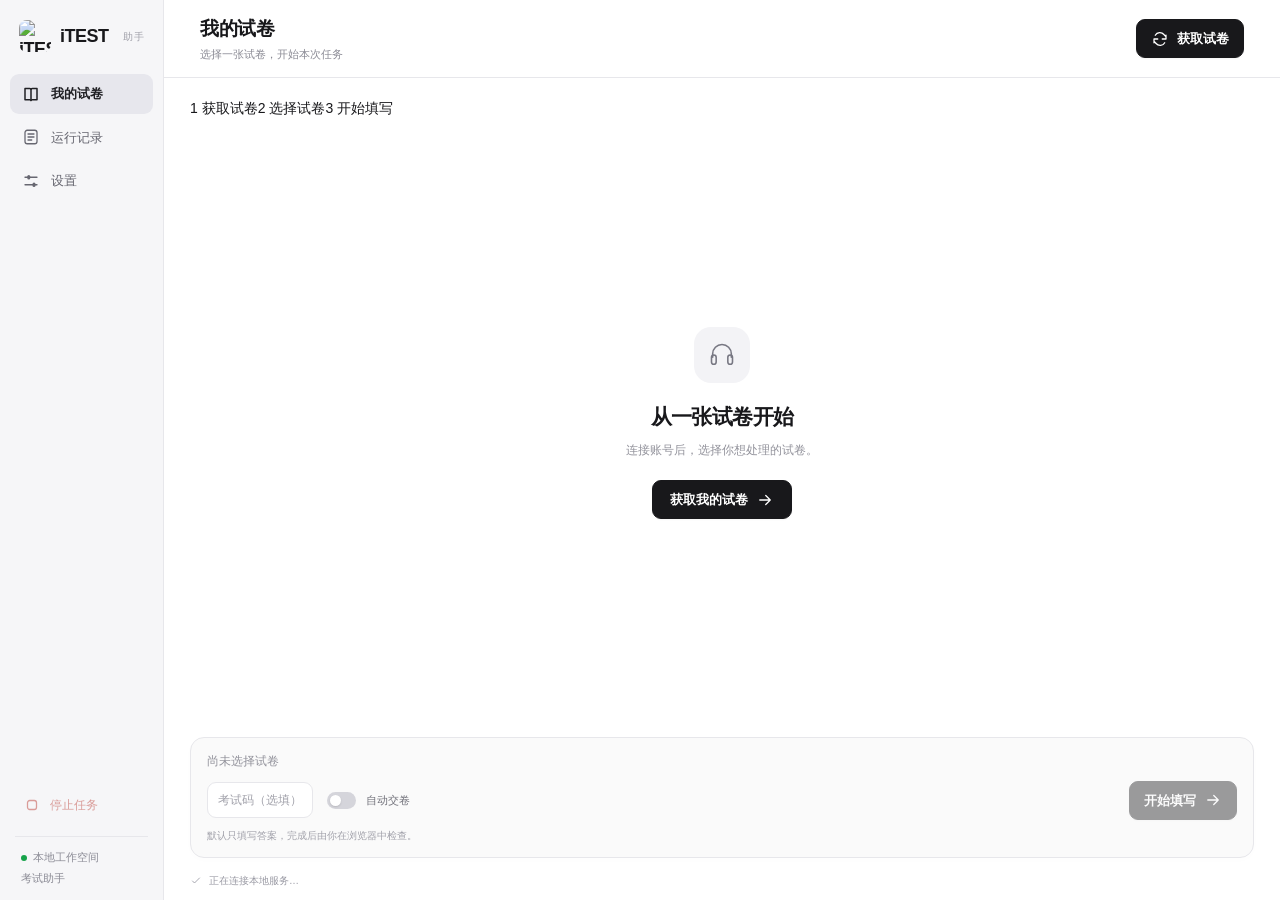
==== commit 0d48249e: "Persist save feedback, top notifications, validation progress and provider icons (v1.1.0-beta.7)" ====
--- a/ui/index.html
+++ b/ui/index.html
@@ -18,43 +18,50 @@
 <symbol id="i-stop" viewBox="0 0 24 24"><rect x="6" y="6" width="12" height="12" rx="3"/></symbol>
 <symbol id="i-check" viewBox="0 0 24 24"><path d="m5 12 4 4L19 6"/></symbol>
 <symbol id="i-user" viewBox="0 0 24 24"><circle cx="12" cy="8" r="4"/><path d="M4 21v-2a6 6 0 0 1 6-6h4a6 6 0 0 1 6 6v2"/></symbol>
-</defs></svg>
+<symbol id="i-save" viewBox="0 0 24 24"><path d="M5 3h12l4 4v14H3V3h2Zm2 0v6h10V3M7 21v-8h10v8"/></symbol><symbol id="brand-deepseek" viewBox="0 0 24 24"><title>DeepSeek</title><path d="M23.748 4.482c-.254-.124-.364.113-.512.234-.051.039-.094.09-.137.136-.372.397-.806.657-1.373.626-.829-.046-1.537.214-2.163.848-.133-.782-.575-1.248-1.247-1.548-.352-.156-.708-.311-.955-.65-.172-.241-.219-.51-.305-.774-.055-.16-.11-.323-.293-.35-.2-.031-.278.136-.356.276-.313.572-.434 1.202-.422 1.84.027 1.436.633 2.58 1.838 3.393.137.093.172.187.129.323-.082.28-.18.552-.266.833-.055.179-.137.217-.329.14a5.526 5.526 0 01-1.736-1.18c-.857-.828-1.631-1.742-2.597-2.458a11.365 11.365 0 00-.689-.471c-.985-.957.13-1.743.388-1.836.27-.098.093-.432-.779-.428-.872.004-1.67.295-2.687.684a3.055 3.055 0 01-.465.137 9.597 9.597 0 00-2.883-.102c-1.885.21-3.39 1.102-4.497 2.623C.082 8.606-.231 10.684.152 12.85c.403 2.284 1.569 4.175 3.36 5.653 1.858 1.533 3.997 2.284 6.438 2.14 1.482-.085 3.133-.284 4.994-1.86.47.234.962.327 1.78.397.63.059 1.236-.03 1.705-.128.735-.156.684-.837.419-.961-2.155-1.004-1.682-.595-2.113-.926 1.096-1.296 2.746-2.642 3.392-7.003.05-.347.007-.565 0-.845-.004-.17.035-.237.23-.256a4.173 4.173 0 001.545-.475c1.396-.763 1.96-2.015 2.093-3.517.02-.23-.004-.467-.247-.588zM11.581 18c-2.089-1.642-3.102-2.183-3.52-2.16-.392.024-.321.471-.235.763.09.288.207.486.371.739.114.167.192.416-.113.603-.673.416-1.842-.14-1.897-.167-1.361-.802-2.5-1.86-3.301-3.307-.774-1.393-1.224-2.887-1.298-4.482-.02-.386.093-.522.477-.592a4.696 4.696 0 011.529-.039c2.132.312 3.946 1.265 5.468 2.774.868.86 1.525 1.887 2.202 2.891.72 1.066 1.494 2.082 2.48 2.914.348.292.625.514.891.677-.802.09-2.14.11-3.054-.614zm1-6.44a.306.306 0 01.415-.287.302.302 0 01.2.288.306.306 0 01-.31.307.303.303 0 01-.304-.308zm3.11 1.596c-.2.081-.399.151-.59.16a1.245 1.245 0 01-.798-.254c-.274-.23-.47-.358-.552-.758a1.73 1.73 0 01.016-.588c.07-.327-.008-.537-.239-.727-.187-.156-.426-.199-.688-.199a.559.559 0 01-.254-.078c-.11-.054-.2-.19-.114-.358.028-.054.16-.186.192-.21.356-.202.767-.136 1.146.016.352.144.618.408 1.001.782.391.451.462.576.685.914.176.265.336.537.445.848.067.195-.019.354-.25.452z" fill="#4D6BFE"></path></symbol><symbol id="brand-openai" viewBox="0 0 24 24"><title>OpenAI</title><path d="M9.205 8.658v-2.26c0-.19.072-.333.238-.428l4.543-2.616c.619-.357 1.356-.523 2.117-.523 2.854 0 4.662 2.212 4.662 4.566 0 .167 0 .357-.024.547l-4.71-2.759a.797.797 0 00-.856 0l-5.97 3.473zm10.609 8.8V12.06c0-.333-.143-.57-.429-.737l-5.97-3.473 1.95-1.118a.433.433 0 01.476 0l4.543 2.617c1.309.76 2.189 2.378 2.189 3.948 0 1.808-1.07 3.473-2.76 4.163zM7.802 12.703l-1.95-1.142c-.167-.095-.239-.238-.239-.428V5.899c0-2.545 1.95-4.472 4.591-4.472 1 0 1.927.333 2.712.928L8.23 5.067c-.285.166-.428.404-.428.737v6.898zM12 15.128l-2.795-1.57v-3.33L12 8.658l2.795 1.57v3.33L12 15.128zm1.796 7.23c-1 0-1.927-.332-2.712-.927l4.686-2.712c.285-.166.428-.404.428-.737v-6.898l1.974 1.142c.167.095.238.238.238.428v5.233c0 2.545-1.974 4.472-4.614 4.472zm-5.637-5.303l-4.544-2.617c-1.308-.761-2.188-2.378-2.188-3.948A4.482 4.482 0 014.21 6.327v5.423c0 .333.143.571.428.738l5.947 3.449-1.95 1.118a.432.432 0 01-.476 0zm-.262 3.9c-2.688 0-4.662-2.021-4.662-4.519 0-.19.024-.38.047-.57l4.686 2.71c.286.167.571.167.856 0l5.97-3.448v2.26c0 .19-.07.333-.237.428l-4.543 2.616c-.619.357-1.356.523-2.117.523zm5.899 2.83a5.947 5.947 0 005.827-4.756C22.287 18.339 24 15.84 24 13.296c0-1.665-.713-3.282-1.998-4.448.119-.5.19-.999.19-1.498 0-3.401-2.759-5.947-5.946-5.947-.642 0-1.26.095-1.88.31A5.962 5.962 0 0010.205 0a5.947 5.947 0 00-5.827 4.757C1.713 5.447 0 7.945 0 10.49c0 1.666.713 3.283 1.998 4.448-.119.5-.19 1-.19 1.499 0 3.401 2.759 5.946 5.946 5.946.642 0 1.26-.095 1.88-.309a5.96 5.96 0 004.162 1.713z"></path></symbol><symbol id="brand-zhipu" viewBox="0 0 24 24"><title>Zhipu</title><path d="M11.991 23.503a.24.24 0 00-.244.248.24.24 0 00.244.249.24.24 0 00.245-.249.24.24 0 00-.22-.247l-.025-.001zM9.671 5.365a1.697 1.697 0 011.099 2.132l-.071.172-.016.04-.018.054c-.07.16-.104.32-.104.498-.035.71.47 1.279 1.186 1.314h.366c1.309.053 2.338 1.173 2.286 2.523-.052 1.332-1.152 2.38-2.478 2.327h-.174c-.715.018-1.274.64-1.239 1.368 0 .124.018.23.053.337.209.373.54.658.96.8.75.23 1.517-.125 1.9-.782l.018-.035c.402-.64 1.17-.96 1.92-.711.854.284 1.378 1.226 1.099 2.167a1.661 1.661 0 01-2.077 1.102 1.711 1.711 0 01-.907-.711l-.017-.035c-.2-.323-.463-.58-.851-.711l-.056-.018a1.646 1.646 0 00-1.954.746 1.66 1.66 0 01-1.065.764 1.677 1.677 0 01-1.989-1.279c-.209-.906.332-1.83 1.257-2.043a1.51 1.51 0 01.296-.035h.018c.68-.071 1.151-.622 1.116-1.333a1.307 1.307 0 00-.227-.693 2.515 2.515 0 01-.366-1.403 2.39 2.39 0 01.366-1.208c.14-.195.21-.444.227-.693.018-.71-.506-1.261-1.186-1.332l-.07-.018a1.43 1.43 0 01-.299-.07l-.05-.019a1.7 1.7 0 01-1.047-2.114 1.68 1.68 0 012.094-1.101zm-5.575 10.11c.26-.264.639-.367.994-.27.355.096.633.379.728.74.095.362-.007.748-.267 1.013-.402.41-1.053.41-1.455 0a1.062 1.062 0 010-1.482zm14.845-.294c.359-.09.738.024.992.297.254.274.344.665.237 1.025-.107.36-.396.634-.756.718-.551.128-1.1-.22-1.23-.781a1.05 1.05 0 01.757-1.26zm-.064-4.39c.314.32.49.753.49 1.206 0 .452-.176.886-.49 1.206-.315.32-.74.5-1.185.5-.444 0-.87-.18-1.184-.5a1.727 1.727 0 010-2.412 1.654 1.654 0 012.369 0zm-11.243.163c.364.484.447 1.128.218 1.691a1.665 1.665 0 01-2.188.923c-.855-.36-1.26-1.358-.907-2.228a1.68 1.68 0 011.33-1.038c.593-.08 1.183.169 1.547.652zm11.545-4.221c.368 0 .708.2.892.524.184.324.184.724 0 1.048a1.026 1.026 0 01-.892.524c-.568 0-1.03-.47-1.03-1.048 0-.579.462-1.048 1.03-1.048zm-14.358 0c.368 0 .707.2.891.524.184.324.184.724 0 1.048a1.026 1.026 0 01-.891.524c-.569 0-1.03-.47-1.03-1.048 0-.579.461-1.048 1.03-1.048zm10.031-1.475c.925 0 1.675.764 1.675 1.706s-.75 1.705-1.675 1.705-1.674-.763-1.674-1.705c0-.942.75-1.706 1.674-1.706zm-2.626-.684c.362-.082.653-.356.761-.718a1.062 1.062 0 00-.238-1.028 1.017 1.017 0 00-.996-.294c-.547.14-.881.7-.752 1.257.13.558.675.907 1.225.783zm0 16.876c.359-.087.644-.36.75-.72a1.062 1.062 0 00-.237-1.019 1.018 1.018 0 00-.985-.301 1.037 1.037 0 00-.762.717c-.108.361-.017.754.239 1.028.245.263.606.377.953.305l.043-.01zM17.19 3.5a.631.631 0 00.628-.64c0-.355-.279-.64-.628-.64a.631.631 0 00-.628.64c0 .355.28.64.628.64zm-10.38 0a.631.631 0 00.628-.64c0-.355-.28-.64-.628-.64a.631.631 0 00-.628.64c0 .355.279.64.628.64zm-5.182 7.852a.631.631 0 00-.628.64c0 .354.28.639.628.639a.63.63 0 00.627-.606l.001-.034a.62.62 0 00-.628-.64zm5.182 9.13a.631.631 0 00-.628.64c0 .355.279.64.628.64a.631.631 0 00.628-.64c0-.355-.28-.64-.628-.64zm10.38.018a.631.631 0 00-.628.64c0 .355.28.64.628.64a.631.631 0 00.628-.64c0-.355-.279-.64-.628-.64zm5.182-9.148a.631.631 0 00-.628.64c0 .354.279.639.628.639a.631.631 0 00.628-.64c0-.355-.28-.64-.628-.64zm-.384-4.992a.24.24 0 00.244-.249.24.24 0 00-.244-.249.24.24 0 00-.244.249c0 .142.122.249.244.249zM11.991.497a.24.24 0 00.245-.248A.24.24 0 0011.99 0a.24.24 0 00-.244.249c0 .133.108.236.223.247l.021.001zM2.011 6.36a.24.24 0 00.245-.249.24.24 0 00-.244-.249.24.24 0 00-.244.249.24.24 0 00.244.249zm0 11.263a.24.24 0 00-.243.248.24.24 0 00.244.249.24.24 0 00.244-.249.252.252 0 00-.244-.248zm19.995-.018a.24.24 0 00-.245.248.24.24 0 00.245.25.24.24 0 00.244-.25.252.252 0 00-.244-.248z" fill="#3859FF" fill-rule="nonzero"></path></symbol><symbol id="brand-kimi" viewBox="0 0 24 24"><title>Kimi</title><path d="M21.846 0a1.923 1.923 0 110 3.846H20.15a.226.226 0 01-.227-.226V1.923C19.923.861 20.784 0 21.846 0z" fill="#1783FF"></path><path d="M11.065 11.199l7.257-7.2c.137-.136.06-.41-.116-.41H14.3a.164.164 0 00-.117.051l-7.82 7.756c-.122.12-.302.013-.302-.179V3.82c0-.127-.083-.23-.185-.23H3.186c-.103 0-.186.103-.186.23V19.77c0 .128.083.23.186.23h2.69c.103 0 .186-.102.186-.23v-3.25c0-.069.025-.135.069-.178l2.424-2.406a.158.158 0 01.205-.023l6.484 4.772a7.677 7.677 0 003.453 1.283c.108.012.2-.095.2-.23v-3.06c0-.117-.07-.212-.164-.227a5.028 5.028 0 01-2.027-.807l-5.613-4.064c-.117-.078-.132-.279-.028-.381z" fill="currentColor"></path></symbol></defs></svg>
 <div class="app"><aside><div class="brand"><img src="__ITEST_ICON__" alt="iTEST"><strong>iTEST</strong><span>助手</span></div><nav aria-label="主导航"><button class="active" data-page="papers"><svg><use href="#i-book"/></svg>我的试卷</button><button data-page="logs"><svg><use href="#i-logs"/></svg>运行记录</button><button data-page="settings"><svg><use href="#i-settings"/></svg>设置</button></nav><div class="side-bottom"><button class="stop" id="stop" disabled><svg><use href="#i-stop"/></svg><span id="stopLabel">停止任务</span></button><div class="connection"><span class="dot"></span>本地工作空间<p id="modelName">考试助手</p></div></div></aside>
 <div class="workspace"><header><div><h1 id="heading">我的试卷</h1><p id="subheading">选择一张试卷，开始本次任务</p><div id="setupReadiness" class="readiness" hidden aria-label="设置检查状态"><span id="browserReady">浏览器待检查</span><span id="accountReady">账号待验证</span><span id="modelReady">模型待验证</span></div></div><button class="primary" id="refresh"><svg><use href="#i-refresh"/></svg><span>获取试卷</span></button><button class="primary" id="save" hidden><svg><use href="#i-check"/></svg>保存全部设置</button></header>
 <div class="progress" id="progress" hidden><div></div></div><section class="task-card" id="taskProgress" hidden aria-label="任务进度"><div class="task-top"><span class="task-name" id="taskName"></span><span class="task-state" id="taskState"></span></div><div class="task-current"><h2 id="taskStage"></h2><span class="task-percent"><small>流程进度</small><span id="taskPercent">0%</span></span></div><div class="task-bar" role="progressbar" id="taskBar" aria-label="流程完成进度" aria-valuemin="0" aria-valuemax="100"><div class="task-bar-fill" id="taskFill"></div></div><div class="task-meta"><span class="task-detail" id="taskDetail"></span><time id="taskElapsed"></time></div><div class="task-steps" id="taskSteps"></div></section><div class="pages">
 <section class="page active" id="page-papers"><div class="content" id="paperContent"><div id="paperGuide" class="flow-guide" aria-label="使用步骤"><span data-step="1">1 获取试卷</span><span data-step="2">2 选择试卷</span><span data-step="3">3 开始填写</span></div><div class="toolbar" id="toolbar" hidden><span class="count" id="count"></span><label class="search"><svg><use href="#i-search"/></svg><input id="search" placeholder="搜索试卷" aria-label="搜索试卷"></label></div><div class="empty" id="empty"><div class="empty-icon"><svg><use href="#i-headphones"/></svg></div><h2 id="emptyTitle">从一张试卷开始</h2><p id="emptyMessage">连接账号后，选择你想处理的试卷。</p><button class="primary" id="emptyLoad">获取我的试卷<svg><use href="#i-arrow"/></svg></button></div><div id="skeleton" hidden><div class="skeleton"></div><div class="skeleton"></div><div class="skeleton"></div></div><div class="cards" id="cards" role="group" aria-label="试卷列表"></div></div>
 <div class="dock"><p id="selection" class="selected-info muted">尚未选择试卷</p><div class="dock-row"><input class="code" id="examCode" placeholder="考试码（选填）" aria-label="考试码"><label class="toggle-label"><input class="toggle" type="checkbox" id="autoSubmit">自动交卷</label><button class="primary run" id="run" disabled><span id="runLabel">开始填写</span><svg><use href="#i-arrow"/></svg></button></div><p class="caption" id="modeHint">默认只填写答案，完成后由你在浏览器中检查。</p></div></section>
 <section class="page" id="page-settings"><div class="content settings-content">
-<section class="form-section" id="browserSection" aria-labelledby="browserSectionTitle"><div class="environment-row"><div class="environment-description"><span class="section-number">1</span><div><h2 id="browserSectionTitle">运行环境</h2><p>Microsoft Edge · 无需账号即可检查</p></div></div><button type="button" class="soft check-button" id="testBrowser">检查浏览器</button></div><p id="browserTestResult" class="check-detail" role="status"></p></section>
-<section class="form-section" id="accountSection" aria-labelledby="accountSectionTitle"><div class="section-heading"><h2 id="accountSectionTitle"><span class="section-number">2</span>iTEST 账号</h2><span class="section-note">仅验证登录，不会开始考试</span></div><div class="account-row"><div class="field"><label for="username">账号</label><input id="username" autocomplete="off" placeholder="手机号或 iTEST 账号"></div><div class="field"><label for="password">密码</label><input id="password" type="password" autocomplete="off" placeholder="输入密码"></div><button type="button" class="soft check-button" id="testAccount">验证登录</button></div><p id="accountTestResult" class="check-detail" role="status"></p></section>
-<section class="form-section" id="modelsSection" aria-labelledby="modelsSectionTitle"><div class="section-heading"><h2 id="modelsSectionTitle"><span class="section-number">3</span>答题模型</h2><button type="button" class="soft" id="newConnection">＋ 新增配置</button></div><div id="savedConnections" class="saved-connections" aria-label="已保存的模型配置"></div><div class="provider-cards" id="providerCards" role="group" aria-label="选择模型服务商"></div><select id="provider" hidden aria-label="当前模型服务商"></select><div class="model-form-row"><div class="field"><label for="apikey">模型密钥（API Key）<span class="label-note">由所选平台提供</span></label><input id="apikey" type="password" autocomplete="off" placeholder="粘贴所选平台的 API Key"></div><div class="field model-field"><label for="model">模型名称</label><div class="model-input-row"><input id="model" autocomplete="off" spellcheck="false" autocapitalize="none" placeholder="选择或输入模型名称"><button type="button" class="soft" id="toggleModels" aria-expanded="false" aria-controls="modelPicker">获取模型</button></div><div id="modelPicker" class="model-picker" hidden><div class="model-picker-toolbar"><input id="modelSearch" type="search" autocomplete="off" placeholder="搜索模型" aria-label="搜索模型"><button type="button" class="soft" id="fetchModels">刷新</button></div><p id="modelCount" class="provider-hint"></p><div id="modelOptions" role="listbox" aria-label="可用模型"></div><p id="noModels" class="provider-hint" hidden>没有匹配的模型。</p></div></div><button type="button" class="soft check-button" id="testModel" title="发送少量请求验证模型，可能消耗 Token">验证模型</button></div><p id="modelToolResult" class="check-detail" role="status"></p><div class="model-footer"><span>验证会发送少量请求，可能产生费用</span><span id="connectionResult" role="status"></span></div><details id="advanced" class="advanced"><summary>高级设置 <span>接口地址、配置名称与交卷等待</span></summary><div class="advanced-body form-grid"><p id="providerHint" class="provider-hint full"></p><div class="field full"><label for="base_url">模型服务地址</label><input id="base_url" placeholder="https://example.com/v1"></div><div class="field"><label for="connectionName">配置名称</label><input id="connectionName" maxlength="80" placeholder="例如：常用模型"></div><div class="field"><label for="sleep_time">自动交卷前等待（秒）</label><input id="sleep_time" type="number" min="0" step="1"></div><div class="full advanced-actions"><button type="button" class="soft" id="saveConnection">单独保存模型配置</button><span>账号和其他选项请使用顶部“保存全部设置”</span></div></div></details></section>
+<section class="form-section" id="browserSection" aria-labelledby="browserSectionTitle"><div class="environment-row"><div class="environment-description"><span class="section-number">1</span><div><h2 id="browserSectionTitle">运行环境</h2><p>Microsoft Edge · 无需账号即可检查</p></div></div><button type="button" class="soft check-button" id="testBrowser">检查浏览器</button></div><div id="browserCheckProgress" class="check-progress" hidden role="progressbar" aria-label="浏览器检查中" aria-valuetext="正在处理，请稍候"><span></span></div><p id="browserTestResult" class="check-detail" role="status"></p></section>
+<section class="form-section" id="accountSection" aria-labelledby="accountSectionTitle"><div class="section-heading"><h2 id="accountSectionTitle"><span class="section-number">2</span>iTEST 账号</h2><span class="section-note">仅验证登录，不会开始考试</span></div><div class="account-row"><div class="field"><label for="username">账号</label><input id="username" autocomplete="off" placeholder="手机号或 iTEST 账号"></div><div class="field"><label for="password">密码</label><input id="password" type="password" autocomplete="off" placeholder="输入密码"></div><button type="button" class="soft check-button" id="testAccount">验证登录</button></div><div id="accountCheckProgress" class="check-progress" hidden role="progressbar" aria-label="登录验证中" aria-valuetext="正在处理，请稍候"><span></span></div><p id="accountTestResult" class="check-detail" role="status"></p></section>
+<section class="form-section" id="modelsSection" aria-labelledby="modelsSectionTitle"><div class="section-heading"><h2 id="modelsSectionTitle"><span class="section-number">3</span>答题模型</h2><button type="button" class="soft" id="newConnection">＋ 新增配置</button></div><div id="savedConnections" class="saved-connections" aria-label="已保存的模型配置"></div><div class="provider-cards" id="providerCards" role="group" aria-label="选择模型服务商"></div><select id="provider" hidden aria-label="当前模型服务商"></select><div class="model-form-row"><div class="field"><label for="apikey">模型密钥（API Key）<span class="label-note">由所选平台提供</span></label><input id="apikey" type="password" autocomplete="off" placeholder="粘贴所选平台的 API Key"></div><div class="field model-field"><label for="model">模型名称</label><div class="model-input-row"><input id="model" autocomplete="off" spellcheck="false" autocapitalize="none" placeholder="选择或输入模型名称"><button type="button" class="soft" id="toggleModels" aria-expanded="false" aria-controls="modelPicker">获取模型</button></div><div id="modelPicker" class="model-picker" hidden><div class="model-picker-toolbar"><input id="modelSearch" type="search" autocomplete="off" placeholder="搜索模型" aria-label="搜索模型"><button type="button" class="soft" id="fetchModels">刷新</button></div><p id="modelCount" class="provider-hint"></p><div id="modelOptions" role="listbox" aria-label="可用模型"></div><p id="noModels" class="provider-hint" hidden>没有匹配的模型。</p></div></div><button type="button" class="soft check-button" id="testModel" title="发送少量请求验证模型，可能消耗 Token">验证模型</button></div><div id="modelCheckProgress" class="check-progress" hidden role="progressbar" aria-label="模型验证中" aria-valuetext="正在处理，请稍候"><span></span></div><p id="modelToolResult" class="check-detail" role="status"></p><div class="model-footer"><span>验证会发送少量请求，可能产生费用</span><span id="connectionResult" role="status"></span></div><details id="advanced" class="advanced"><summary>高级设置 <span>接口地址、配置名称与交卷等待</span></summary><div class="advanced-body form-grid"><p id="providerHint" class="provider-hint full"></p><div class="field full"><label for="base_url">模型服务地址</label><input id="base_url" placeholder="https://example.com/v1"></div><div class="field"><label for="connectionName">配置名称</label><input id="connectionName" maxlength="80" placeholder="例如：常用模型"></div><div class="field"><label for="sleep_time">自动交卷前等待（秒）</label><input id="sleep_time" type="number" min="0" step="1"></div><div class="full advanced-actions"><button type="button" class="soft" id="saveConnection">单独保存模型配置</button><span>账号和其他选项请使用顶部“保存全部设置”</span></div></div></details></section>
 <p class="settings-footnote">填写完成后保存设置，再前往“我的试卷”获取列表。账号和密钥仅保存在本机，请勿分享配置文件。</p></div></section>
 <section class="page" id="page-logs"><div class="content" id="logContent"><div class="logs-heading"><div><h2>本次运行记录 <span id="logCount"></span></h2><p>查看检查结果、任务进展和异常提示</p></div><button type="button" class="soft" id="latestLog">查看最新</button></div><div class="logs"><p class="log-empty" id="logEmpty">还没有运行记录。检查环境、验证账号或开始任务后，进展会显示在这里。</p><pre id="logs"></pre></div></div></section>
 </div><div class="notice" id="notice" hidden role="status"><div class="notice-message" id="noticeMessage"></div><div class="notice-actions"><button class="soft" id="dismiss">知道了</button><button class="primary" id="confirm" hidden>确认</button></div></div><footer class="status"><svg id="statusIcon"><use href="#i-check"/></svg><span id="statusText">正在连接本地服务…</span></footer></div></div>
+<div id="toastRegion" class="toast-region" aria-label="消息提示"></div>
+<script>__NOTIFICATIONS_SCRIPT__</script>
 <script>__MODEL_SETTINGS_SCRIPT__</script>
 <script>
 'use strict';
 const $=id=>document.getElementById(id);
-let state=null,selected=null,lastPapers='',page='papers',lastVersion=-1,apiReady=false,polling=false;
+let state=null,selected=null,lastPapers='',page='papers',lastVersion=-1,apiReady=false,polling=false,savingSettings=false,savedSettingsSignature=null;
 const fields=['username','password','base_url','model','apikey','sleep_time','provider'];
 function config(){return {username:$('username').value,password:$('password').value,sleep_time:$('sleep_time').value,ai:{provider:$('provider').value,base_url:$('base_url').value,model:$('model').value,apikey:$('apikey').value}}}
 function icon(name){const svg=document.createElementNS('http://www.w3.org/2000/svg','svg');const use=document.createElementNS(svg.namespaceURI,'use');use.setAttribute('href','#i-'+name);svg.append(use);return svg}
-async function send(command){if(!apiReady)return;try{render(await window.pywebview.api.dispatch(command))}catch(e){$('statusText').textContent='本地服务连接中断，请重新启动程序。'}}
+function settingsSignature(){return JSON.stringify({config:config(),name:$('connectionName').value})}
+function updateSaveButton(){$('page-settings').inert=savingSettings;const button=$('save'),saved=savedSettingsSignature!==null&&savedSettingsSignature===settingsSignature();button.classList.toggle('is-saved',saved&&!savingSettings);button.setAttribute('aria-busy',String(savingSettings));button.replaceChildren(icon(savingSettings?'refresh':saved?'check':'save'),document.createTextNode(savingSettings?'保存中…':saved?'已保存':savedSettingsSignature!==null?'保存更改':'保存全部设置'));button.querySelector('svg').classList.toggle('spinner',savingSettings);button.disabled=Boolean(savingSettings||state?.busy||state?.model_tools?.busy)}
+async function saveAllSettings(){if(savingSettings||state?.busy||state?.model_tools?.busy)return;savingSettings=true;updateSaveButton();try{if(await ModelSettings.saveForSettings()){const submitted=settingsSignature();const result=await send({action:'save',config:config()});if(result?.notice&&!result.notice.error&&!result.notice.confirm&&result.notice.text.includes('设置已保存'))savedSettingsSignature=submitted}}catch(_){Notifications.show('保存失败，请重试。',{error:true})}finally{savingSettings=false;updateSaveButton()}}
+document.getElementById('page-settings').addEventListener('input',updateSaveButton);
+document.getElementById('page-settings').addEventListener('change',updateSaveButton);
+async function send(command){if(!apiReady)return null;try{const value=await window.pywebview.api.dispatch(command);render(value);return value}catch(e){Notifications.show('本地服务连接中断，请重新启动程序。',{error:true,key:'connection-lost'});return null}}
 function navigate(value){send({action:'navigate',page:value})}
 function switchPage(value){if(value===page)return;page=value;document.querySelectorAll('.page').forEach(el=>el.classList.toggle('active',el.id==='page-'+page));document.querySelectorAll('nav button').forEach(el=>{el.classList.toggle('active',el.dataset.page===page);el.setAttribute('aria-current',el.dataset.page===page?'page':'false')});$('heading').textContent={papers:'我的试卷',settings:'设置',logs:'运行记录'}[page];$('subheading').textContent={papers:'选择一张试卷，开始本次任务',settings:'设置完成后，前往我的试卷开始任务',logs:'查看任务的实时进展与结果'}[page];$('refresh').hidden=page!=='papers';$('save').hidden=page!=='settings';$('setupReadiness').hidden=page!=='settings';$('subheading').hidden=page==='settings'}
 function paperBlocked(paper){return (state.blocked_paper_ids||[]).includes(String(paper?.ksdId??''))}
 function selectPaper(index){if(state.busy||state.completed||paperBlocked(state.papers[index]))return;selected=index;updateSelection();renderTask()}
 function updateSelection(){if(selected!==null&&paperBlocked(state.papers[selected]))selected=null;document.querySelectorAll('.paper').forEach(el=>{el.classList.toggle('selected',Number(el.dataset.index)===selected);el.setAttribute('aria-pressed',Number(el.dataset.index)===selected?'true':'false')});const paper=selected===null?null:state.papers[selected];$('selection').textContent=paper?.ksName||'尚未选择试卷';$('selection').classList.toggle('muted',!paper);$('run').disabled=!paper||state.busy||state.completed;const nextStep=paper?3:(state.papers.length?2:1);document.querySelectorAll('#paperGuide span').forEach(el=>el.classList.toggle('current',Number(el.dataset.step)===nextStep));$('examCode').placeholder=paper?.examCodeFlag?'请输入考试码':'考试码（选填）'}
 function renderPapers(){const signature=JSON.stringify(state.papers);if(signature!==lastPapers){lastPapers=signature;selected=null;$('cards').replaceChildren();state.papers.forEach((paper,index)=>{const button=document.createElement('button');button.className='paper';button.dataset.index=index;button.type='button';button.setAttribute('aria-pressed','false');const mark=document.createElement('span');mark.className='paper-icon';mark.append(icon('file'));const detail=document.createElement('span');detail.className='paper-detail';const title=document.createElement('span');title.className='paper-title';title.textContent=paper.ksName||'未命名试卷';title.title=title.textContent;const sub=document.createElement('span');sub.className='paper-sub';sub.textContent='编号 '+(paper.ksdId??'未提供');detail.append(title,sub);const badge=document.createElement('span');badge.className='badge';badge.textContent=paper.canKaoshiJudgeBean?.kaoshiBtnInfo||'我的考试';const radio=document.createElement('span');radio.className='radio';button.append(mark,detail,badge,radio);button.onclick=()=>selectPaper(index);$('cards').append(button)})}const loading=state.activity==='loading'&&!state.stopping&&!state.papers.length;$('skeleton').hidden=!loading;$('empty').hidden=loading||state.papers.length>0;$('toolbar').hidden=state.papers.length===0;$('count').textContent=state.papers.length+' 张试卷';$('emptyTitle').textContent=state.connected?'这里还没有试卷':'从一张试卷开始';$('emptyMessage').textContent=state.connected?'当前账号暂无可选试卷，可以稍后重新获取。':'连接账号后，选择你想处理的试卷。';document.querySelectorAll('.paper').forEach(el=>{el.hidden=!el.querySelector('.paper-title').textContent.toLowerCase().includes($('search').value.toLowerCase());el.disabled=state.busy||state.completed||paperBlocked(state.papers[Number(el.dataset.index)])});updateSelection()}
-function render(value){if(value.version<=lastVersion)return;state=value;lastVersion=value.version;ModelSettings.update(value);switchPage(value.page);renderPapers();renderTask();$('paperGuide').hidden=Boolean(value.task);$('logCount').textContent=value.logs.length?value.logs.length+' 条':'';$('statusText').textContent=value.status;$('statusText').title=value.status;const loading=value.activity==='loading'&&!value.stopping;const working=value.busy&&!value.stopping;$('statusIcon').classList.toggle('spinner',working);$('statusIcon').querySelector('use').setAttribute('href',value.stopping?'#i-stop':working?'#i-refresh':'#i-check');$('refresh').disabled=value.busy;$('refresh').querySelector('svg').classList.toggle('spinner',loading);$('refresh').querySelector('span').textContent=loading?'获取中…':'获取试卷';$('emptyLoad').disabled=value.busy;$('save').disabled=value.busy;fields.forEach(id=>$(id).disabled=value.busy);$('examCode').disabled=value.busy;$('autoSubmit').disabled=value.busy;$('stop').disabled=(!value.connected&&!value.busy)||value.stopping;$('stopLabel').textContent=value.stopping?'正在停止':value.busy?(value.activity==='loading'?'停止获取':value.activity==='account-test'?'停止检查':'停止任务'):value.connected?'关闭浏览器':'停止任务';$('progress').hidden=!working||Boolean(value.task);$('progress').classList.toggle('indeterminate',value.progress===null);$('progress').firstElementChild.style.width=value.progress===null?'25%':value.progress+'%';const logContent=$('logContent');const atBottom=logContent.scrollHeight-logContent.scrollTop-logContent.clientHeight<45;$('logs').textContent=value.logs.join('\n');$('logEmpty').hidden=value.logs.length>0;if(atBottom)logContent.scrollTop=logContent.scrollHeight;const notice=value.notice;$('notice').hidden=!notice;if(notice){$('notice').classList.toggle('error',notice.error);$('noticeMessage').textContent=notice.text;$('confirm').hidden=!notice.confirm;$('confirm').textContent=notice.label;$('dismiss').textContent=notice.confirm?'取消':'知道了'}}
+function render(value){if(value.version<=lastVersion)return;state=value;lastVersion=value.version;ModelSettings.update(value);switchPage(value.page);renderPapers();renderTask();$('paperGuide').hidden=Boolean(value.task);$('logCount').textContent=value.logs.length?value.logs.length+' 条':'';$('statusText').textContent=value.status;$('statusText').title=value.status;const loading=value.activity==='loading'&&!value.stopping;const working=value.busy&&!value.stopping;$('statusIcon').classList.toggle('spinner',working);$('statusIcon').querySelector('use').setAttribute('href',value.stopping?'#i-stop':working?'#i-refresh':'#i-check');$('refresh').disabled=value.busy;$('refresh').querySelector('svg').classList.toggle('spinner',loading);$('refresh').querySelector('span').textContent=loading?'获取中…':'获取试卷';$('emptyLoad').disabled=value.busy;$('save').disabled=value.busy||savingSettings||Boolean(value.model_tools?.busy);fields.forEach(id=>$(id).disabled=value.busy);$('examCode').disabled=value.busy;$('autoSubmit').disabled=value.busy;$('stop').disabled=(!value.connected&&!value.busy)||value.stopping;$('stopLabel').textContent=value.stopping?'正在停止':value.busy?(value.activity==='loading'?'停止获取':value.activity==='account-test'?'停止检查':'停止任务'):value.connected?'关闭浏览器':'停止任务';$('progress').hidden=!working||Boolean(value.task)||value.activity==='account-test';$('progress').classList.toggle('indeterminate',value.progress===null);$('progress').firstElementChild.style.width=value.progress===null?'25%':value.progress+'%';const logContent=$('logContent');const atBottom=logContent.scrollHeight-logContent.scrollTop-logContent.clientHeight<45;$('logs').textContent=value.logs.join('\n');$('logEmpty').hidden=value.logs.length>0;if(atBottom)logContent.scrollTop=logContent.scrollHeight;Notifications.backend(value.notice);updateSaveButton()}
 
 function duration(seconds){seconds=Math.max(0,Math.floor(seconds));const m=Math.floor(seconds/60),v=seconds%60;return m>=60?Math.floor(m/60)+'小时'+m%60+'分':m+'分'+String(v).padStart(2,'0')+'秒'}
 function taskClock(){const task=state?.task;if(!task)return;$('taskElapsed').textContent='已用时 '+duration((task.finished_at||Date.now()/1000)-task.started_at);let detail=task.detail;if(task.status==='running'&&task.submit_at){const left=Math.max(0,Math.ceil(task.submit_at-Date.now()/1000));detail=left?'核对完成，'+left+' 秒后自动交卷':'等待网站交卷确认…'}$('taskDetail').textContent=detail;$('taskDetail').title=detail}
 function renderTask(){const task=state.task;const next=task?.status==='submitted'&&selected!==null&&!paperBlocked(state.papers[selected])&&!state.busy;document.querySelector('.dock').hidden=Boolean(task)&&!next;$('taskProgress').hidden=!task;if(!task)return;const states={running:'执行中',submitted:'已交卷',review:'待检查 · 未交卷',error:task.submitted?'已交卷 · 核对异常':'运行失败',stopped:'已停止'};$('taskProgress').className='task-card '+task.status+(next?' compact':'');$('taskName').textContent=task.paper_name;$('taskName').title=task.paper_name;$('taskState').textContent=state.stopping?'正在停止':states[task.status]||'执行中';const current=task.stages.find(item=>item.key===task.stage);let title=current.title;if(task.status==='submitted')title='交卷已确认';else if(task.status==='review')title='填写核对完成';else if(task.status==='error')title+=' · 已停止';else if(task.status==='stopped')title+=' · 已取消';else if(current.total&&['download','transcribe','generate','fill'].includes(current.key))title+=' '+current.done+'/'+current.total;$('taskStage').textContent=title;$('taskPercent').textContent=task.percent+'%';$('taskFill').style.width=task.percent+'%';$('taskBar').setAttribute('aria-valuenow',String(task.percent));$('taskBar').setAttribute('aria-valuetext',task.completed_steps+'/'+task.total_steps+' 个流程步骤完成');$('taskSteps').replaceChildren();task.stages.forEach(item=>{const step=document.createElement('div');step.className='task-step '+item.state;const title=document.createElement('div');title.className='step-title';const dot=document.createElement('span');dot.className='step-dot';title.append(dot,document.createTextNode(item.title));const count=document.createElement('span');count.className='step-count';count.textContent=item.state==='manual'?'手动交卷':item.total!==null?item.done+'/'+item.total+item.unit:item.state==='complete'?'已完成':item.state==='pending'?'等待中':'处理中';step.append(title,count);$('taskSteps').append(step)});taskClock()}
 
 function load(){send({action:'load',config:config()})}
-$('refresh').onclick=load;$('emptyLoad').onclick=load;$('save').onclick=async()=>{if(await ModelSettings.saveForSettings())await send({action:'save',config:config()})};$('run').onclick=()=>send({action:'run',index:selected,exam_code:$('examCode').value,auto_submit:$('autoSubmit').checked,config:config()});$('stop').onclick=()=>send({action:'stop'});$('dismiss').onclick=()=>send({action:'dismiss'});$('confirm').onclick=()=>send({action:'confirm',id:state.notice?.id});$('search').oninput=()=>{if(state)renderPapers()};$('latestLog').onclick=()=>{$('logContent').scrollTop=$('logContent').scrollHeight};$('autoSubmit').onchange=()=>{$('runLabel').textContent=$('autoSubmit').checked?'开始并交卷':'开始填写';$('modeHint').textContent=$('autoSubmit').checked?'填写完成后会自动交卷，开始前将再次核对试卷。':'默认只填写答案，完成后由你在浏览器中检查。'};document.querySelectorAll('nav button').forEach(el=>el.onclick=()=>navigate(el.dataset.page));
-async function poll(){if(polling||!apiReady)return;polling=true;try{render(await window.pywebview.api.get_state())}catch(e){$('statusText').textContent='本地服务连接中断，请重新启动程序。'}finally{polling=false}}
-async function boot(){if(apiReady)return;apiReady=true;try{const value=await window.pywebview.api.get_config();await ModelSettings.init(value,window.pywebview.api);fields.filter(id=>id!=='provider').forEach(id=>$(id).value=(id in value?value[id]:value.ai?.[id])??'');await poll();setInterval(poll,350);setInterval(taskClock,1000)}catch(e){$('statusText').textContent='启动失败，请重新启动程序。'}}
+$('refresh').onclick=load;$('emptyLoad').onclick=load;$('save').onclick=saveAllSettings;$('run').onclick=()=>send({action:'run',index:selected,exam_code:$('examCode').value,auto_submit:$('autoSubmit').checked,config:config()});$('stop').onclick=()=>send({action:'stop'});$('dismiss').onclick=()=>send({action:'dismiss'});$('confirm').onclick=()=>send({action:'confirm',id:state.notice?.id});$('search').oninput=()=>{if(state)renderPapers()};$('latestLog').onclick=()=>{$('logContent').scrollTop=$('logContent').scrollHeight};$('autoSubmit').onchange=()=>{$('runLabel').textContent=$('autoSubmit').checked?'开始并交卷':'开始填写';$('modeHint').textContent=$('autoSubmit').checked?'填写完成后会自动交卷，开始前将再次核对试卷。':'默认只填写答案，完成后由你在浏览器中检查。'};document.querySelectorAll('nav button').forEach(el=>el.onclick=()=>navigate(el.dataset.page));
+async function poll(){if(polling||!apiReady)return;polling=true;try{render(await window.pywebview.api.get_state())}catch(e){$('statusText').textContent='本地服务连接中断，请重新启动程序。';Notifications.show($('statusText').textContent,{error:true,key:'connection-lost'})}finally{polling=false}}
+async function boot(){if(apiReady)return;apiReady=true;try{const value=await window.pywebview.api.get_config();await ModelSettings.init(value,window.pywebview.api);fields.filter(id=>id!=='provider').forEach(id=>$(id).value=(id in value?value[id]:value.ai?.[id])??'');await poll();setInterval(poll,350);setInterval(taskClock,1000)}catch(e){$('statusText').textContent='启动失败，请重新启动程序。';Notifications.show($('statusText').textContent,{error:true,key:'startup-failed'})}}
 window.addEventListener('pywebviewready',boot);if(window.pywebview?.api)boot();
 </script></body></html>
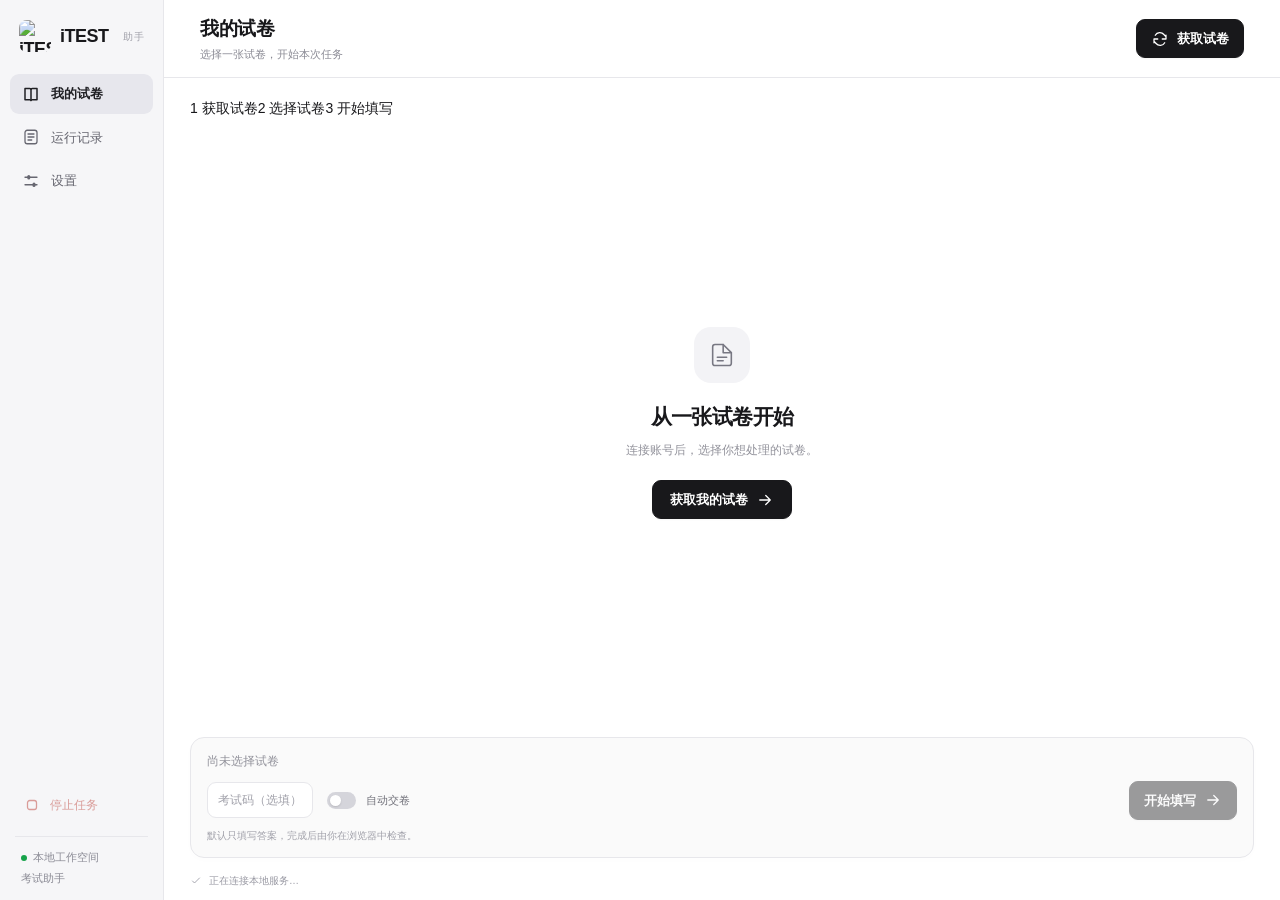
==== commit 32b7a8f2: "Release v1.1.0 with centered confirmations, soft success buttons and general paper icon (v1.1.0)" ====
--- a/ui/index.html
+++ b/ui/index.html
@@ -8,7 +8,7 @@
 .model-input-row{display:flex;gap:8px}.model-input-row>input{flex:1;min-width:0}.model-picker{margin-top:8px;padding:10px;border:1px solid var(--line);border-radius:10px;background:white}.model-picker>input{width:100%}#modelOptions{max-height:230px;overflow:auto;display:grid;gap:4px;margin-top:8px}.model-option{padding:9px 10px;text-align:left;border:0;border-radius:7px;background:var(--soft);color:var(--ink);overflow-wrap:anywhere;font-size:12px}.model-option[aria-selected=true]{background:#e5e7eb;font-weight:600}.account-actions{display:flex;gap:12px;align-items:center;flex-wrap:wrap;margin-top:12px}.form-section{scroll-margin-top:12px}@media(min-width:1000px){.workspace header{padding-left:36px;padding-right:36px}.provider-cards{grid-template-columns:repeat(4,minmax(0,1fr))}}@media(max-height:600px){header{min-height:70px}.empty{padding-top:12px;padding-bottom:12px}.dock{margin-top:8px;margin-bottom:8px}} </style><style>__APP_STYLES__</style></head><body>
 <svg style="display:none"><defs>
 <symbol id="i-book" viewBox="0 0 24 24"><path d="M4 4.5h6a3 3 0 0 1 2 1 3 3 0 0 1 2-1h6v15h-6a3 3 0 0 0-2 1 3 3 0 0 0-2-1H4z"/><path d="M12 5.5v15"/></symbol>
-<symbol id="i-headphones" viewBox="0 0 24 24"><path d="M4 14v-3a8 8 0 0 1 16 0v3"/><rect x="3" y="12" width="4" height="8" rx="2"/><rect x="17" y="12" width="4" height="8" rx="2"/></symbol>
+
 <symbol id="i-logs" viewBox="0 0 24 24"><rect x="4" y="3" width="16" height="18" rx="3"/><path d="M8 8h8M8 12h8M8 16h5"/></symbol>
 <symbol id="i-settings" viewBox="0 0 24 24"><path d="M4 7h16M4 17h16"/><rect x="7" y="4" width="4" height="6" rx="2" fill="currentColor" stroke="none"/><rect x="14" y="14" width="4" height="6" rx="2" fill="currentColor" stroke="none"/></symbol>
 <symbol id="i-refresh" viewBox="0 0 24 24"><path d="M20 7v5h-5M4 17v-5h5M5.7 7a7 7 0 0 1 11.5-1L20 9M4 15l2.8 3A7 7 0 0 0 18.3 17"/></symbol>
@@ -22,15 +22,25 @@
 <div class="app"><aside><div class="brand"><img src="__ITEST_ICON__" alt="iTEST"><strong>iTEST</strong><span>助手</span></div><nav aria-label="主导航"><button class="active" data-page="papers"><svg><use href="#i-book"/></svg>我的试卷</button><button data-page="logs"><svg><use href="#i-logs"/></svg>运行记录</button><button data-page="settings"><svg><use href="#i-settings"/></svg>设置</button></nav><div class="side-bottom"><button class="stop" id="stop" disabled><svg><use href="#i-stop"/></svg><span id="stopLabel">停止任务</span></button><div class="connection"><span class="dot"></span>本地工作空间<p id="modelName">考试助手</p></div></div></aside>
 <div class="workspace"><header><div><h1 id="heading">我的试卷</h1><p id="subheading">选择一张试卷，开始本次任务</p><div id="setupReadiness" class="readiness" hidden aria-label="设置检查状态"><span id="browserReady">浏览器待检查</span><span id="accountReady">账号待验证</span><span id="modelReady">模型待验证</span></div></div><button class="primary" id="refresh"><svg><use href="#i-refresh"/></svg><span>获取试卷</span></button><button class="primary" id="save" hidden><svg><use href="#i-check"/></svg>保存全部设置</button></header>
 <div class="progress" id="progress" hidden><div></div></div><section class="task-card" id="taskProgress" hidden aria-label="任务进度"><div class="task-top"><span class="task-name" id="taskName"></span><span class="task-state" id="taskState"></span></div><div class="task-current"><h2 id="taskStage"></h2><span class="task-percent"><small>流程进度</small><span id="taskPercent">0%</span></span></div><div class="task-bar" role="progressbar" id="taskBar" aria-label="流程完成进度" aria-valuemin="0" aria-valuemax="100"><div class="task-bar-fill" id="taskFill"></div></div><div class="task-meta"><span class="task-detail" id="taskDetail"></span><time id="taskElapsed"></time></div><div class="task-steps" id="taskSteps"></div></section><div class="pages">
-<section class="page active" id="page-papers"><div class="content" id="paperContent"><div id="paperGuide" class="flow-guide" aria-label="使用步骤"><span data-step="1">1 获取试卷</span><span data-step="2">2 选择试卷</span><span data-step="3">3 开始填写</span></div><div class="toolbar" id="toolbar" hidden><span class="count" id="count"></span><label class="search"><svg><use href="#i-search"/></svg><input id="search" placeholder="搜索试卷" aria-label="搜索试卷"></label></div><div class="empty" id="empty"><div class="empty-icon"><svg><use href="#i-headphones"/></svg></div><h2 id="emptyTitle">从一张试卷开始</h2><p id="emptyMessage">连接账号后，选择你想处理的试卷。</p><button class="primary" id="emptyLoad">获取我的试卷<svg><use href="#i-arrow"/></svg></button></div><div id="skeleton" hidden><div class="skeleton"></div><div class="skeleton"></div><div class="skeleton"></div></div><div class="cards" id="cards" role="group" aria-label="试卷列表"></div></div>
+<section class="page active" id="page-papers"><div class="content" id="paperContent"><div id="paperGuide" class="flow-guide" aria-label="使用步骤"><span data-step="1">1 获取试卷</span><span data-step="2">2 选择试卷</span><span data-step="3">3 开始填写</span></div><div class="toolbar" id="toolbar" hidden><span class="count" id="count"></span><label class="search"><svg><use href="#i-search"/></svg><input id="search" placeholder="搜索试卷" aria-label="搜索试卷"></label></div><div class="empty" id="empty"><div class="empty-icon"><svg><use href="#i-file"/></svg></div><h2 id="emptyTitle">从一张试卷开始</h2><p id="emptyMessage">连接账号后，选择你想处理的试卷。</p><button class="primary" id="emptyLoad">获取我的试卷<svg><use href="#i-arrow"/></svg></button></div><div id="skeleton" hidden><div class="skeleton"></div><div class="skeleton"></div><div class="skeleton"></div></div><div class="cards" id="cards" role="group" aria-label="试卷列表"></div></div>
 <div class="dock"><p id="selection" class="selected-info muted">尚未选择试卷</p><div class="dock-row"><input class="code" id="examCode" placeholder="考试码（选填）" aria-label="考试码"><label class="toggle-label"><input class="toggle" type="checkbox" id="autoSubmit">自动交卷</label><button class="primary run" id="run" disabled><span id="runLabel">开始填写</span><svg><use href="#i-arrow"/></svg></button></div><p class="caption" id="modeHint">默认只填写答案，完成后由你在浏览器中检查。</p></div></section>
 <section class="page" id="page-settings"><div class="content settings-content">
 <section class="form-section" id="browserSection" aria-labelledby="browserSectionTitle"><div class="environment-row"><div class="environment-description"><span class="section-number">1</span><div><h2 id="browserSectionTitle">运行环境</h2><p>Microsoft Edge · 无需账号即可检查</p></div></div><button type="button" class="soft check-button" id="testBrowser">检查浏览器</button></div><div id="browserCheckProgress" class="check-progress" hidden role="progressbar" aria-label="浏览器检查中" aria-valuetext="正在处理，请稍候"><span></span></div><p id="browserTestResult" class="check-detail" role="status"></p></section>
 <section class="form-section" id="accountSection" aria-labelledby="accountSectionTitle"><div class="section-heading"><h2 id="accountSectionTitle"><span class="section-number">2</span>iTEST 账号</h2><span class="section-note">仅验证登录，不会开始考试</span></div><div class="account-row"><div class="field"><label for="username">账号</label><input id="username" autocomplete="off" placeholder="手机号或 iTEST 账号"></div><div class="field"><label for="password">密码</label><input id="password" type="password" autocomplete="off" placeholder="输入密码"></div><button type="button" class="soft check-button" id="testAccount">验证登录</button></div><div id="accountCheckProgress" class="check-progress" hidden role="progressbar" aria-label="登录验证中" aria-valuetext="正在处理，请稍候"><span></span></div><p id="accountTestResult" class="check-detail" role="status"></p></section>
-<section class="form-section" id="modelsSection" aria-labelledby="modelsSectionTitle"><div class="section-heading"><h2 id="modelsSectionTitle"><span class="section-number">3</span>答题模型</h2><button type="button" class="soft" id="newConnection">＋ 新增配置</button></div><div id="savedConnections" class="saved-connections" aria-label="已保存的模型配置"></div><div class="provider-cards" id="providerCards" role="group" aria-label="选择模型服务商"></div><select id="provider" hidden aria-label="当前模型服务商"></select><div class="model-form-row"><div class="field"><label for="apikey">模型密钥（API Key）<span class="label-note">由所选平台提供</span></label><input id="apikey" type="password" autocomplete="off" placeholder="粘贴所选平台的 API Key"></div><div class="field model-field"><label for="model">模型名称</label><div class="model-input-row"><input id="model" autocomplete="off" spellcheck="false" autocapitalize="none" placeholder="选择或输入模型名称"><button type="button" class="soft" id="toggleModels" aria-expanded="false" aria-controls="modelPicker">获取模型</button></div><div id="modelPicker" class="model-picker" hidden><div class="model-picker-toolbar"><input id="modelSearch" type="search" autocomplete="off" placeholder="搜索模型" aria-label="搜索模型"><button type="button" class="soft" id="fetchModels">刷新</button></div><p id="modelCount" class="provider-hint"></p><div id="modelOptions" role="listbox" aria-label="可用模型"></div><p id="noModels" class="provider-hint" hidden>没有匹配的模型。</p></div></div><button type="button" class="soft check-button" id="testModel" title="发送少量请求验证模型，可能消耗 Token">验证模型</button></div><div id="modelCheckProgress" class="check-progress" hidden role="progressbar" aria-label="模型验证中" aria-valuetext="正在处理，请稍候"><span></span></div><p id="modelToolResult" class="check-detail" role="status"></p><div class="model-footer"><span>验证会发送少量请求，可能产生费用</span><span id="connectionResult" role="status"></span></div><details id="advanced" class="advanced"><summary>高级设置 <span>接口地址、配置名称与交卷等待</span></summary><div class="advanced-body form-grid"><p id="providerHint" class="provider-hint full"></p><div class="field full"><label for="base_url">模型服务地址</label><input id="base_url" placeholder="https://example.com/v1"></div><div class="field"><label for="connectionName">配置名称</label><input id="connectionName" maxlength="80" placeholder="例如：常用模型"></div><div class="field"><label for="sleep_time">自动交卷前等待（秒）</label><input id="sleep_time" type="number" min="0" step="1"></div><div class="full advanced-actions"><button type="button" class="soft" id="saveConnection">单独保存模型配置</button><span>账号和其他选项请使用顶部“保存全部设置”</span></div></div></details></section>
+<section class="form-section" id="modelsSection" aria-labelledby="modelsSectionTitle">
+<div class="section-heading"><h2 id="modelsSectionTitle"><span class="section-number">3</span>答题模型</h2><span class="section-note">选择服务商，填写 API Key 后保存即可</span></div>
+<div class="provider-cards" id="providerCards" role="group" aria-label="选择模型服务商"></div><select id="provider" hidden aria-label="当前模型服务商"></select>
+<div class="model-form-row"><div class="field"><label for="apikey">API Key<span class="label-note">由所选服务商提供</span></label><input id="apikey" type="password" autocomplete="off" placeholder="粘贴所选服务商的 API Key"></div><button type="button" class="soft check-button" id="testModel" title="可选：发送少量请求验证模型，可能消耗 Token">验证模型</button></div>
+<div id="modelCheckProgress" class="check-progress" hidden role="progressbar" aria-label="模型验证中" aria-valuetext="正在处理，请稍候"><span></span></div><p id="modelToolResult" class="check-detail" role="status"></p>
+<div class="model-footer"><span>验证为可选操作，可能产生少量费用</span></div>
+<details id="advanced" class="advanced"><summary>高级设置 <span>模型名称、接口地址与交卷等待</span></summary><div class="advanced-body form-grid">
+<p id="providerHint" class="provider-hint full"></p>
+<div class="field full model-field"><label for="model">模型名称</label><div class="model-input-row"><input id="model" autocomplete="off" spellcheck="false" autocapitalize="none" placeholder="选择或输入模型名称"><button type="button" class="soft" id="toggleModels" aria-expanded="false" aria-controls="modelPicker">获取模型</button></div><div id="modelPicker" class="model-picker" hidden><div class="model-picker-toolbar"><input id="modelSearch" type="search" autocomplete="off" placeholder="搜索模型" aria-label="搜索模型"><button type="button" class="soft" id="fetchModels">刷新</button></div><p id="modelCount" class="provider-hint"></p><div id="modelOptions" role="listbox" aria-label="可用模型"></div><p id="noModels" class="provider-hint" hidden>没有匹配的模型。</p></div></div>
+<div class="field full"><label for="base_url">模型服务地址</label><input id="base_url" placeholder="https://example.com/v1"></div><div class="field"><label for="sleep_time">自动交卷前等待（秒）</label><input id="sleep_time" type="number" min="0" step="1"></div>
+</div></details></section>
 <p class="settings-footnote">填写完成后保存设置，再前往“我的试卷”获取列表。账号和密钥仅保存在本机，请勿分享配置文件。</p></div></section>
 <section class="page" id="page-logs"><div class="content" id="logContent"><div class="logs-heading"><div><h2>本次运行记录 <span id="logCount"></span></h2><p>查看检查结果、任务进展和异常提示</p></div><button type="button" class="soft" id="latestLog">查看最新</button></div><div class="logs"><p class="log-empty" id="logEmpty">还没有运行记录。检查环境、验证账号或开始任务后，进展会显示在这里。</p><pre id="logs"></pre></div></div></section>
-</div><div class="notice" id="notice" hidden role="status"><div class="notice-message" id="noticeMessage"></div><div class="notice-actions"><button class="soft" id="dismiss">知道了</button><button class="primary" id="confirm" hidden>确认</button></div></div><footer class="status"><svg id="statusIcon"><use href="#i-check"/></svg><span id="statusText">正在连接本地服务…</span></footer></div></div>
+</div><dialog class="notice" id="notice" hidden role="alertdialog" aria-modal="true" aria-labelledby="noticeTitle" aria-describedby="noticeMessage"><h2 id="noticeTitle">请确认</h2><div class="notice-message" id="noticeMessage"></div><div class="notice-actions"><button class="soft" id="dismiss">知道了</button><button class="primary" id="confirm" hidden>确认</button></div></dialog><footer class="status"><svg id="statusIcon"><use href="#i-check"/></svg><span id="statusText">正在连接本地服务…</span></footer></div></div>
 <div id="toastRegion" class="toast-region" aria-label="消息提示"></div>
 <script>__NOTIFICATIONS_SCRIPT__</script>
 <script>__MODEL_SETTINGS_SCRIPT__</script>
@@ -41,9 +51,9 @@
 const fields=['username','password','base_url','model','apikey','sleep_time','provider'];
 function config(){return {username:$('username').value,password:$('password').value,sleep_time:$('sleep_time').value,ai:{provider:$('provider').value,base_url:$('base_url').value,model:$('model').value,apikey:$('apikey').value}}}
 function icon(name){const svg=document.createElementNS('http://www.w3.org/2000/svg','svg');const use=document.createElementNS(svg.namespaceURI,'use');use.setAttribute('href','#i-'+name);svg.append(use);return svg}
-function settingsSignature(){return JSON.stringify({config:config(),name:$('connectionName').value})}
-function updateSaveButton(){$('page-settings').inert=savingSettings;const button=$('save'),saved=savedSettingsSignature!==null&&savedSettingsSignature===settingsSignature();button.classList.toggle('is-saved',saved&&!savingSettings);button.setAttribute('aria-busy',String(savingSettings));button.replaceChildren(icon(savingSettings?'refresh':saved?'check':'save'),document.createTextNode(savingSettings?'保存中…':saved?'已保存':savedSettingsSignature!==null?'保存更改':'保存全部设置'));button.querySelector('svg').classList.toggle('spinner',savingSettings);button.disabled=Boolean(savingSettings||state?.busy||state?.model_tools?.busy)}
-async function saveAllSettings(){if(savingSettings||state?.busy||state?.model_tools?.busy)return;savingSettings=true;updateSaveButton();try{if(await ModelSettings.saveForSettings()){const submitted=settingsSignature();const result=await send({action:'save',config:config()});if(result?.notice&&!result.notice.error&&!result.notice.confirm&&result.notice.text.includes('设置已保存'))savedSettingsSignature=submitted}}catch(_){Notifications.show('保存失败，请重试。',{error:true})}finally{savingSettings=false;updateSaveButton()}}
+function settingsSignature(){return JSON.stringify(config())}
+function updateSaveButton(){$('page-settings').inert=savingSettings;const button=$('save'),saved=savedSettingsSignature!==null&&savedSettingsSignature===settingsSignature();button.classList.toggle('is-saved',saved&&!savingSettings);button.setAttribute('aria-busy',String(savingSettings));button.replaceChildren(icon(savingSettings?'refresh':saved?'check':'save'),document.createTextNode(savingSettings?'保存中…':saved?'已保存':savedSettingsSignature!==null?'保存更改':'保存全部设置'));button.querySelector('svg').classList.toggle('spinner',savingSettings);button.disabled=Boolean(savingSettings||state?.busy||state?.model_tools?.busy||ModelSettings.isChanging())}
+async function saveAllSettings(){if(savingSettings||state?.busy||state?.model_tools?.busy||ModelSettings.isChanging())return;savingSettings=true;updateSaveButton();try{if(await ModelSettings.saveForSettings()){const submitted=settingsSignature();const result=await send({action:'save',config:config()});if(result?.notice&&!result.notice.error&&!result.notice.confirm&&result.notice.text.includes('设置已保存'))savedSettingsSignature=submitted}}catch(_){Notifications.show('保存失败，请重试。',{error:true})}finally{savingSettings=false;updateSaveButton()}}
 document.getElementById('page-settings').addEventListener('input',updateSaveButton);
 document.getElementById('page-settings').addEventListener('change',updateSaveButton);
 async function send(command){if(!apiReady)return null;try{const value=await window.pywebview.api.dispatch(command);render(value);return value}catch(e){Notifications.show('本地服务连接中断，请重新启动程序。',{error:true,key:'connection-lost'});return null}}
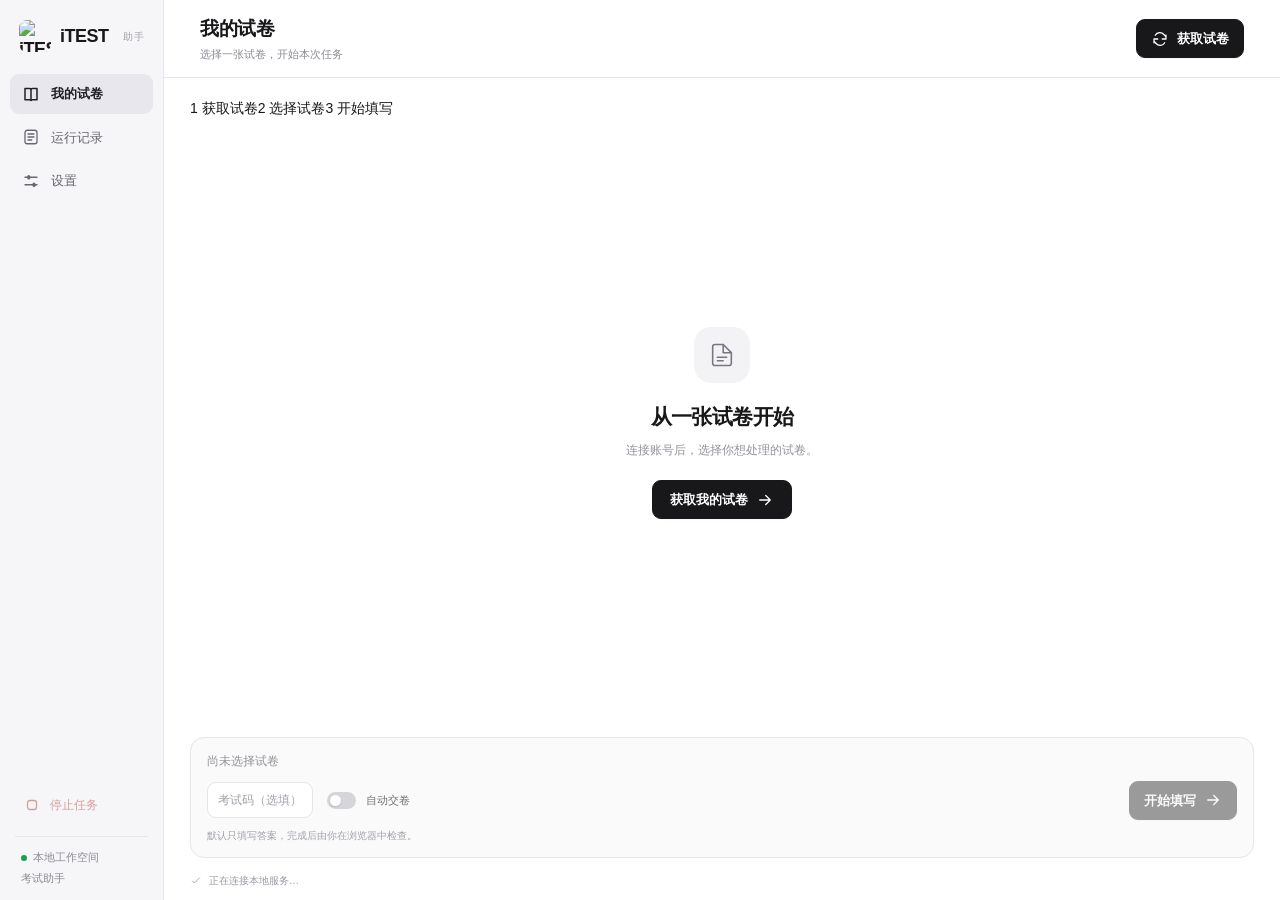
==== commit acce45af: "Original app identity, verified automatic updates and GitHub Pages website (v1.2.0)" ====
--- a/ui/index.html
+++ b/ui/index.html
@@ -38,12 +38,13 @@
 <div class="field full model-field"><label for="model">模型名称</label><div class="model-input-row"><input id="model" autocomplete="off" spellcheck="false" autocapitalize="none" placeholder="选择或输入模型名称"><button type="button" class="soft" id="toggleModels" aria-expanded="false" aria-controls="modelPicker">获取模型</button></div><div id="modelPicker" class="model-picker" hidden><div class="model-picker-toolbar"><input id="modelSearch" type="search" autocomplete="off" placeholder="搜索模型" aria-label="搜索模型"><button type="button" class="soft" id="fetchModels">刷新</button></div><p id="modelCount" class="provider-hint"></p><div id="modelOptions" role="listbox" aria-label="可用模型"></div><p id="noModels" class="provider-hint" hidden>没有匹配的模型。</p></div></div>
 <div class="field full"><label for="base_url">模型服务地址</label><input id="base_url" placeholder="https://example.com/v1"></div><div class="field"><label for="sleep_time">自动交卷前等待（秒）</label><input id="sleep_time" type="number" min="0" step="1"></div>
 </div></details></section>
-<p class="settings-footnote">填写完成后保存设置，再前往“我的试卷”获取列表。账号和密钥仅保存在本机，请勿分享配置文件。</p></div></section>
+<section class="form-section updates-section" id="updatesSection" aria-labelledby="updatesTitle"><div class="section-heading"><h2 id="updatesTitle"><span class="section-number">4</span>应用与更新 <span id="appVersion" class="version-badge"></span></h2><button type="button" class="soft" id="openWebsite">访问官网 ↗</button></div><div class="update-row"><p id="updateMessage" role="status">安装前会请你确认</p><div class="update-buttons"><button class="soft" id="checkUpdates">检查更新</button><button class="soft" id="getUpdate" hidden>下载更新</button><button class="soft" id="cancelUpdate" hidden>取消下载</button><button class="primary" id="installUpdate" hidden>安装更新</button></div></div><div id="updateProgress" class="update-progress" role="progressbar" aria-label="更新下载进度" aria-valuemin="0" aria-valuemax="100" hidden><span id="updateFill"></span></div><p id="updateNumbers" class="update-caption"></p><label class="update-preference"><input type="checkbox" id="automaticUpdates" checked>自动检查并下载正式更新 <span>安装前由你确认</span></label><details id="updateNotes" class="advanced" hidden><summary>新版说明</summary><pre id="updateNotesText"></pre></details></section><p class="settings-footnote">填写完成后保存设置，再前往“我的试卷”获取列表。账号和密钥仅保存在本机，请勿分享配置文件。</p></div></section>
 <section class="page" id="page-logs"><div class="content" id="logContent"><div class="logs-heading"><div><h2>本次运行记录 <span id="logCount"></span></h2><p>查看检查结果、任务进展和异常提示</p></div><button type="button" class="soft" id="latestLog">查看最新</button></div><div class="logs"><p class="log-empty" id="logEmpty">还没有运行记录。检查环境、验证账号或开始任务后，进展会显示在这里。</p><pre id="logs"></pre></div></div></section>
 </div><dialog class="notice" id="notice" hidden role="alertdialog" aria-modal="true" aria-labelledby="noticeTitle" aria-describedby="noticeMessage"><h2 id="noticeTitle">请确认</h2><div class="notice-message" id="noticeMessage"></div><div class="notice-actions"><button class="soft" id="dismiss">知道了</button><button class="primary" id="confirm" hidden>确认</button></div></dialog><footer class="status"><svg id="statusIcon"><use href="#i-check"/></svg><span id="statusText">正在连接本地服务…</span></footer></div></div>
 <div id="toastRegion" class="toast-region" aria-label="消息提示"></div>
 <script>__NOTIFICATIONS_SCRIPT__</script>
 <script>__MODEL_SETTINGS_SCRIPT__</script>
+<script>__UPDATES_SCRIPT__</script>
 <script>
 'use strict';
 const $=id=>document.getElementById(id);
@@ -63,7 +64,7 @@
 function selectPaper(index){if(state.busy||state.completed||paperBlocked(state.papers[index]))return;selected=index;updateSelection();renderTask()}
 function updateSelection(){if(selected!==null&&paperBlocked(state.papers[selected]))selected=null;document.querySelectorAll('.paper').forEach(el=>{el.classList.toggle('selected',Number(el.dataset.index)===selected);el.setAttribute('aria-pressed',Number(el.dataset.index)===selected?'true':'false')});const paper=selected===null?null:state.papers[selected];$('selection').textContent=paper?.ksName||'尚未选择试卷';$('selection').classList.toggle('muted',!paper);$('run').disabled=!paper||state.busy||state.completed;const nextStep=paper?3:(state.papers.length?2:1);document.querySelectorAll('#paperGuide span').forEach(el=>el.classList.toggle('current',Number(el.dataset.step)===nextStep));$('examCode').placeholder=paper?.examCodeFlag?'请输入考试码':'考试码（选填）'}
 function renderPapers(){const signature=JSON.stringify(state.papers);if(signature!==lastPapers){lastPapers=signature;selected=null;$('cards').replaceChildren();state.papers.forEach((paper,index)=>{const button=document.createElement('button');button.className='paper';button.dataset.index=index;button.type='button';button.setAttribute('aria-pressed','false');const mark=document.createElement('span');mark.className='paper-icon';mark.append(icon('file'));const detail=document.createElement('span');detail.className='paper-detail';const title=document.createElement('span');title.className='paper-title';title.textContent=paper.ksName||'未命名试卷';title.title=title.textContent;const sub=document.createElement('span');sub.className='paper-sub';sub.textContent='编号 '+(paper.ksdId??'未提供');detail.append(title,sub);const badge=document.createElement('span');badge.className='badge';badge.textContent=paper.canKaoshiJudgeBean?.kaoshiBtnInfo||'我的考试';const radio=document.createElement('span');radio.className='radio';button.append(mark,detail,badge,radio);button.onclick=()=>selectPaper(index);$('cards').append(button)})}const loading=state.activity==='loading'&&!state.stopping&&!state.papers.length;$('skeleton').hidden=!loading;$('empty').hidden=loading||state.papers.length>0;$('toolbar').hidden=state.papers.length===0;$('count').textContent=state.papers.length+' 张试卷';$('emptyTitle').textContent=state.connected?'这里还没有试卷':'从一张试卷开始';$('emptyMessage').textContent=state.connected?'当前账号暂无可选试卷，可以稍后重新获取。':'连接账号后，选择你想处理的试卷。';document.querySelectorAll('.paper').forEach(el=>{el.hidden=!el.querySelector('.paper-title').textContent.toLowerCase().includes($('search').value.toLowerCase());el.disabled=state.busy||state.completed||paperBlocked(state.papers[Number(el.dataset.index)])});updateSelection()}
-function render(value){if(value.version<=lastVersion)return;state=value;lastVersion=value.version;ModelSettings.update(value);switchPage(value.page);renderPapers();renderTask();$('paperGuide').hidden=Boolean(value.task);$('logCount').textContent=value.logs.length?value.logs.length+' 条':'';$('statusText').textContent=value.status;$('statusText').title=value.status;const loading=value.activity==='loading'&&!value.stopping;const working=value.busy&&!value.stopping;$('statusIcon').classList.toggle('spinner',working);$('statusIcon').querySelector('use').setAttribute('href',value.stopping?'#i-stop':working?'#i-refresh':'#i-check');$('refresh').disabled=value.busy;$('refresh').querySelector('svg').classList.toggle('spinner',loading);$('refresh').querySelector('span').textContent=loading?'获取中…':'获取试卷';$('emptyLoad').disabled=value.busy;$('save').disabled=value.busy||savingSettings||Boolean(value.model_tools?.busy);fields.forEach(id=>$(id).disabled=value.busy);$('examCode').disabled=value.busy;$('autoSubmit').disabled=value.busy;$('stop').disabled=(!value.connected&&!value.busy)||value.stopping;$('stopLabel').textContent=value.stopping?'正在停止':value.busy?(value.activity==='loading'?'停止获取':value.activity==='account-test'?'停止检查':'停止任务'):value.connected?'关闭浏览器':'停止任务';$('progress').hidden=!working||Boolean(value.task)||value.activity==='account-test';$('progress').classList.toggle('indeterminate',value.progress===null);$('progress').firstElementChild.style.width=value.progress===null?'25%':value.progress+'%';const logContent=$('logContent');const atBottom=logContent.scrollHeight-logContent.scrollTop-logContent.clientHeight<45;$('logs').textContent=value.logs.join('\n');$('logEmpty').hidden=value.logs.length>0;if(atBottom)logContent.scrollTop=logContent.scrollHeight;Notifications.backend(value.notice);updateSaveButton()}
+function render(value){if(value.version<=lastVersion)return;state=value;lastVersion=value.version;ModelSettings.update(value);AppUpdates.render(value);switchPage(value.page);renderPapers();renderTask();$('paperGuide').hidden=Boolean(value.task);$('logCount').textContent=value.logs.length?value.logs.length+' 条':'';$('statusText').textContent=value.status;$('statusText').title=value.status;const loading=value.activity==='loading'&&!value.stopping;const working=value.busy&&!value.stopping;$('statusIcon').classList.toggle('spinner',working);$('statusIcon').querySelector('use').setAttribute('href',value.stopping?'#i-stop':working?'#i-refresh':'#i-check');$('refresh').disabled=value.busy;$('refresh').querySelector('svg').classList.toggle('spinner',loading);$('refresh').querySelector('span').textContent=loading?'获取中…':'获取试卷';$('emptyLoad').disabled=value.busy;$('save').disabled=value.busy||savingSettings||Boolean(value.model_tools?.busy);fields.forEach(id=>$(id).disabled=value.busy);$('examCode').disabled=value.busy;$('autoSubmit').disabled=value.busy;$('stop').disabled=(!value.connected&&!value.busy)||value.stopping;$('stopLabel').textContent=value.stopping?'正在停止':value.busy?(value.activity==='loading'?'停止获取':value.activity==='account-test'?'停止检查':'停止任务'):value.connected?'关闭浏览器':'停止任务';$('progress').hidden=!working||Boolean(value.task)||value.activity==='account-test';$('progress').classList.toggle('indeterminate',value.progress===null);$('progress').firstElementChild.style.width=value.progress===null?'25%':value.progress+'%';const logContent=$('logContent');const atBottom=logContent.scrollHeight-logContent.scrollTop-logContent.clientHeight<45;$('logs').textContent=value.logs.join('\n');$('logEmpty').hidden=value.logs.length>0;if(atBottom)logContent.scrollTop=logContent.scrollHeight;Notifications.backend(value.notice);updateSaveButton()}
 
 function duration(seconds){seconds=Math.max(0,Math.floor(seconds));const m=Math.floor(seconds/60),v=seconds%60;return m>=60?Math.floor(m/60)+'小时'+m%60+'分':m+'分'+String(v).padStart(2,'0')+'秒'}
 function taskClock(){const task=state?.task;if(!task)return;$('taskElapsed').textContent='已用时 '+duration((task.finished_at||Date.now()/1000)-task.started_at);let detail=task.detail;if(task.status==='running'&&task.submit_at){const left=Math.max(0,Math.ceil(task.submit_at-Date.now()/1000));detail=left?'核对完成，'+left+' 秒后自动交卷':'等待网站交卷确认…'}$('taskDetail').textContent=detail;$('taskDetail').title=detail}
@@ -72,6 +73,6 @@
 function load(){send({action:'load',config:config()})}
 $('refresh').onclick=load;$('emptyLoad').onclick=load;$('save').onclick=saveAllSettings;$('run').onclick=()=>send({action:'run',index:selected,exam_code:$('examCode').value,auto_submit:$('autoSubmit').checked,config:config()});$('stop').onclick=()=>send({action:'stop'});$('dismiss').onclick=()=>send({action:'dismiss'});$('confirm').onclick=()=>send({action:'confirm',id:state.notice?.id});$('search').oninput=()=>{if(state)renderPapers()};$('latestLog').onclick=()=>{$('logContent').scrollTop=$('logContent').scrollHeight};$('autoSubmit').onchange=()=>{$('runLabel').textContent=$('autoSubmit').checked?'开始并交卷':'开始填写';$('modeHint').textContent=$('autoSubmit').checked?'填写完成后会自动交卷，开始前将再次核对试卷。':'默认只填写答案，完成后由你在浏览器中检查。'};document.querySelectorAll('nav button').forEach(el=>el.onclick=()=>navigate(el.dataset.page));
 async function poll(){if(polling||!apiReady)return;polling=true;try{render(await window.pywebview.api.get_state())}catch(e){$('statusText').textContent='本地服务连接中断，请重新启动程序。';Notifications.show($('statusText').textContent,{error:true,key:'connection-lost'})}finally{polling=false}}
-async function boot(){if(apiReady)return;apiReady=true;try{const value=await window.pywebview.api.get_config();await ModelSettings.init(value,window.pywebview.api);fields.filter(id=>id!=='provider').forEach(id=>$(id).value=(id in value?value[id]:value.ai?.[id])??'');await poll();setInterval(poll,350);setInterval(taskClock,1000)}catch(e){$('statusText').textContent='启动失败，请重新启动程序。';Notifications.show($('statusText').textContent,{error:true,key:'startup-failed'})}}
+async function boot(){if(apiReady)return;apiReady=true;try{const value=await window.pywebview.api.get_config();await ModelSettings.init(value,window.pywebview.api);AppUpdates.init(window.pywebview.api);fields.filter(id=>id!=='provider').forEach(id=>$(id).value=(id in value?value[id]:value.ai?.[id])??'');await poll();setInterval(poll,350);setInterval(taskClock,1000)}catch(e){$('statusText').textContent='启动失败，请重新启动程序。';Notifications.show($('statusText').textContent,{error:true,key:'startup-failed'})}}
 window.addEventListener('pywebviewready',boot);if(window.pywebview?.api)boot();
 </script></body></html>
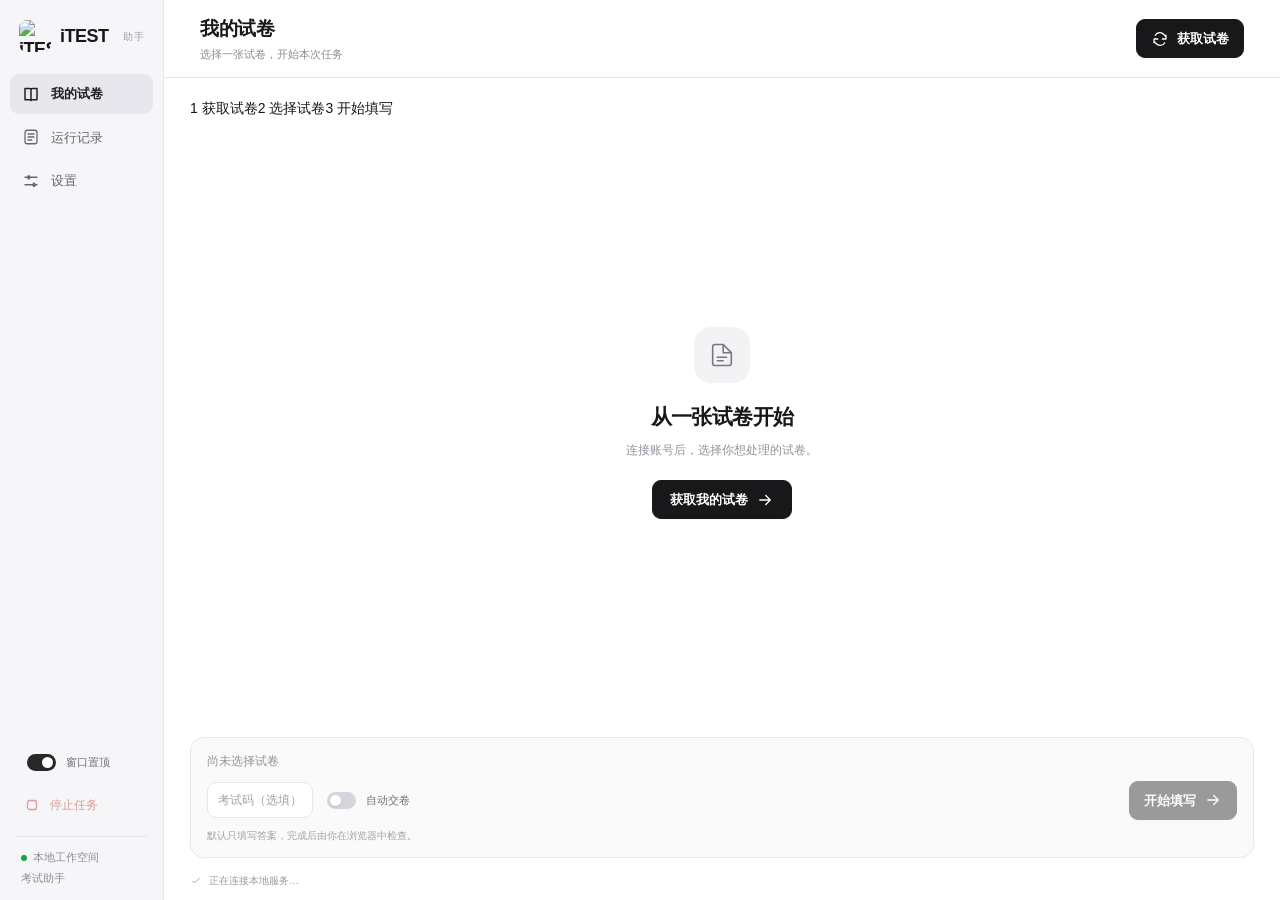
==== commit e24bacf8: "Keep application above browser with persistent topmost switch (v1.2.2)" ====
--- a/ui/index.html
+++ b/ui/index.html
@@ -19,7 +19,7 @@
 <symbol id="i-check" viewBox="0 0 24 24"><path d="m5 12 4 4L19 6"/></symbol>
 <symbol id="i-user" viewBox="0 0 24 24"><circle cx="12" cy="8" r="4"/><path d="M4 21v-2a6 6 0 0 1 6-6h4a6 6 0 0 1 6 6v2"/></symbol>
 <symbol id="i-save" viewBox="0 0 24 24"><path d="M5 3h12l4 4v14H3V3h2Zm2 0v6h10V3M7 21v-8h10v8"/></symbol><symbol id="brand-deepseek" viewBox="0 0 24 24"><title>DeepSeek</title><path d="M23.748 4.482c-.254-.124-.364.113-.512.234-.051.039-.094.09-.137.136-.372.397-.806.657-1.373.626-.829-.046-1.537.214-2.163.848-.133-.782-.575-1.248-1.247-1.548-.352-.156-.708-.311-.955-.65-.172-.241-.219-.51-.305-.774-.055-.16-.11-.323-.293-.35-.2-.031-.278.136-.356.276-.313.572-.434 1.202-.422 1.84.027 1.436.633 2.58 1.838 3.393.137.093.172.187.129.323-.082.28-.18.552-.266.833-.055.179-.137.217-.329.14a5.526 5.526 0 01-1.736-1.18c-.857-.828-1.631-1.742-2.597-2.458a11.365 11.365 0 00-.689-.471c-.985-.957.13-1.743.388-1.836.27-.098.093-.432-.779-.428-.872.004-1.67.295-2.687.684a3.055 3.055 0 01-.465.137 9.597 9.597 0 00-2.883-.102c-1.885.21-3.39 1.102-4.497 2.623C.082 8.606-.231 10.684.152 12.85c.403 2.284 1.569 4.175 3.36 5.653 1.858 1.533 3.997 2.284 6.438 2.14 1.482-.085 3.133-.284 4.994-1.86.47.234.962.327 1.78.397.63.059 1.236-.03 1.705-.128.735-.156.684-.837.419-.961-2.155-1.004-1.682-.595-2.113-.926 1.096-1.296 2.746-2.642 3.392-7.003.05-.347.007-.565 0-.845-.004-.17.035-.237.23-.256a4.173 4.173 0 001.545-.475c1.396-.763 1.96-2.015 2.093-3.517.02-.23-.004-.467-.247-.588zM11.581 18c-2.089-1.642-3.102-2.183-3.52-2.16-.392.024-.321.471-.235.763.09.288.207.486.371.739.114.167.192.416-.113.603-.673.416-1.842-.14-1.897-.167-1.361-.802-2.5-1.86-3.301-3.307-.774-1.393-1.224-2.887-1.298-4.482-.02-.386.093-.522.477-.592a4.696 4.696 0 011.529-.039c2.132.312 3.946 1.265 5.468 2.774.868.86 1.525 1.887 2.202 2.891.72 1.066 1.494 2.082 2.48 2.914.348.292.625.514.891.677-.802.09-2.14.11-3.054-.614zm1-6.44a.306.306 0 01.415-.287.302.302 0 01.2.288.306.306 0 01-.31.307.303.303 0 01-.304-.308zm3.11 1.596c-.2.081-.399.151-.59.16a1.245 1.245 0 01-.798-.254c-.274-.23-.47-.358-.552-.758a1.73 1.73 0 01.016-.588c.07-.327-.008-.537-.239-.727-.187-.156-.426-.199-.688-.199a.559.559 0 01-.254-.078c-.11-.054-.2-.19-.114-.358.028-.054.16-.186.192-.21.356-.202.767-.136 1.146.016.352.144.618.408 1.001.782.391.451.462.576.685.914.176.265.336.537.445.848.067.195-.019.354-.25.452z" fill="#4D6BFE"></path></symbol><symbol id="brand-openai" viewBox="0 0 24 24"><title>OpenAI</title><path d="M9.205 8.658v-2.26c0-.19.072-.333.238-.428l4.543-2.616c.619-.357 1.356-.523 2.117-.523 2.854 0 4.662 2.212 4.662 4.566 0 .167 0 .357-.024.547l-4.71-2.759a.797.797 0 00-.856 0l-5.97 3.473zm10.609 8.8V12.06c0-.333-.143-.57-.429-.737l-5.97-3.473 1.95-1.118a.433.433 0 01.476 0l4.543 2.617c1.309.76 2.189 2.378 2.189 3.948 0 1.808-1.07 3.473-2.76 4.163zM7.802 12.703l-1.95-1.142c-.167-.095-.239-.238-.239-.428V5.899c0-2.545 1.95-4.472 4.591-4.472 1 0 1.927.333 2.712.928L8.23 5.067c-.285.166-.428.404-.428.737v6.898zM12 15.128l-2.795-1.57v-3.33L12 8.658l2.795 1.57v3.33L12 15.128zm1.796 7.23c-1 0-1.927-.332-2.712-.927l4.686-2.712c.285-.166.428-.404.428-.737v-6.898l1.974 1.142c.167.095.238.238.238.428v5.233c0 2.545-1.974 4.472-4.614 4.472zm-5.637-5.303l-4.544-2.617c-1.308-.761-2.188-2.378-2.188-3.948A4.482 4.482 0 014.21 6.327v5.423c0 .333.143.571.428.738l5.947 3.449-1.95 1.118a.432.432 0 01-.476 0zm-.262 3.9c-2.688 0-4.662-2.021-4.662-4.519 0-.19.024-.38.047-.57l4.686 2.71c.286.167.571.167.856 0l5.97-3.448v2.26c0 .19-.07.333-.237.428l-4.543 2.616c-.619.357-1.356.523-2.117.523zm5.899 2.83a5.947 5.947 0 005.827-4.756C22.287 18.339 24 15.84 24 13.296c0-1.665-.713-3.282-1.998-4.448.119-.5.19-.999.19-1.498 0-3.401-2.759-5.947-5.946-5.947-.642 0-1.26.095-1.88.31A5.962 5.962 0 0010.205 0a5.947 5.947 0 00-5.827 4.757C1.713 5.447 0 7.945 0 10.49c0 1.666.713 3.283 1.998 4.448-.119.5-.19 1-.19 1.499 0 3.401 2.759 5.946 5.946 5.946.642 0 1.26-.095 1.88-.309a5.96 5.96 0 004.162 1.713z"></path></symbol><symbol id="brand-zhipu" viewBox="0 0 24 24"><title>Zhipu</title><path d="M11.991 23.503a.24.24 0 00-.244.248.24.24 0 00.244.249.24.24 0 00.245-.249.24.24 0 00-.22-.247l-.025-.001zM9.671 5.365a1.697 1.697 0 011.099 2.132l-.071.172-.016.04-.018.054c-.07.16-.104.32-.104.498-.035.71.47 1.279 1.186 1.314h.366c1.309.053 2.338 1.173 2.286 2.523-.052 1.332-1.152 2.38-2.478 2.327h-.174c-.715.018-1.274.64-1.239 1.368 0 .124.018.23.053.337.209.373.54.658.96.8.75.23 1.517-.125 1.9-.782l.018-.035c.402-.64 1.17-.96 1.92-.711.854.284 1.378 1.226 1.099 2.167a1.661 1.661 0 01-2.077 1.102 1.711 1.711 0 01-.907-.711l-.017-.035c-.2-.323-.463-.58-.851-.711l-.056-.018a1.646 1.646 0 00-1.954.746 1.66 1.66 0 01-1.065.764 1.677 1.677 0 01-1.989-1.279c-.209-.906.332-1.83 1.257-2.043a1.51 1.51 0 01.296-.035h.018c.68-.071 1.151-.622 1.116-1.333a1.307 1.307 0 00-.227-.693 2.515 2.515 0 01-.366-1.403 2.39 2.39 0 01.366-1.208c.14-.195.21-.444.227-.693.018-.71-.506-1.261-1.186-1.332l-.07-.018a1.43 1.43 0 01-.299-.07l-.05-.019a1.7 1.7 0 01-1.047-2.114 1.68 1.68 0 012.094-1.101zm-5.575 10.11c.26-.264.639-.367.994-.27.355.096.633.379.728.74.095.362-.007.748-.267 1.013-.402.41-1.053.41-1.455 0a1.062 1.062 0 010-1.482zm14.845-.294c.359-.09.738.024.992.297.254.274.344.665.237 1.025-.107.36-.396.634-.756.718-.551.128-1.1-.22-1.23-.781a1.05 1.05 0 01.757-1.26zm-.064-4.39c.314.32.49.753.49 1.206 0 .452-.176.886-.49 1.206-.315.32-.74.5-1.185.5-.444 0-.87-.18-1.184-.5a1.727 1.727 0 010-2.412 1.654 1.654 0 012.369 0zm-11.243.163c.364.484.447 1.128.218 1.691a1.665 1.665 0 01-2.188.923c-.855-.36-1.26-1.358-.907-2.228a1.68 1.68 0 011.33-1.038c.593-.08 1.183.169 1.547.652zm11.545-4.221c.368 0 .708.2.892.524.184.324.184.724 0 1.048a1.026 1.026 0 01-.892.524c-.568 0-1.03-.47-1.03-1.048 0-.579.462-1.048 1.03-1.048zm-14.358 0c.368 0 .707.2.891.524.184.324.184.724 0 1.048a1.026 1.026 0 01-.891.524c-.569 0-1.03-.47-1.03-1.048 0-.579.461-1.048 1.03-1.048zm10.031-1.475c.925 0 1.675.764 1.675 1.706s-.75 1.705-1.675 1.705-1.674-.763-1.674-1.705c0-.942.75-1.706 1.674-1.706zm-2.626-.684c.362-.082.653-.356.761-.718a1.062 1.062 0 00-.238-1.028 1.017 1.017 0 00-.996-.294c-.547.14-.881.7-.752 1.257.13.558.675.907 1.225.783zm0 16.876c.359-.087.644-.36.75-.72a1.062 1.062 0 00-.237-1.019 1.018 1.018 0 00-.985-.301 1.037 1.037 0 00-.762.717c-.108.361-.017.754.239 1.028.245.263.606.377.953.305l.043-.01zM17.19 3.5a.631.631 0 00.628-.64c0-.355-.279-.64-.628-.64a.631.631 0 00-.628.64c0 .355.28.64.628.64zm-10.38 0a.631.631 0 00.628-.64c0-.355-.28-.64-.628-.64a.631.631 0 00-.628.64c0 .355.279.64.628.64zm-5.182 7.852a.631.631 0 00-.628.64c0 .354.28.639.628.639a.63.63 0 00.627-.606l.001-.034a.62.62 0 00-.628-.64zm5.182 9.13a.631.631 0 00-.628.64c0 .355.279.64.628.64a.631.631 0 00.628-.64c0-.355-.28-.64-.628-.64zm10.38.018a.631.631 0 00-.628.64c0 .355.28.64.628.64a.631.631 0 00.628-.64c0-.355-.279-.64-.628-.64zm5.182-9.148a.631.631 0 00-.628.64c0 .354.279.639.628.639a.631.631 0 00.628-.64c0-.355-.28-.64-.628-.64zm-.384-4.992a.24.24 0 00.244-.249.24.24 0 00-.244-.249.24.24 0 00-.244.249c0 .142.122.249.244.249zM11.991.497a.24.24 0 00.245-.248A.24.24 0 0011.99 0a.24.24 0 00-.244.249c0 .133.108.236.223.247l.021.001zM2.011 6.36a.24.24 0 00.245-.249.24.24 0 00-.244-.249.24.24 0 00-.244.249.24.24 0 00.244.249zm0 11.263a.24.24 0 00-.243.248.24.24 0 00.244.249.24.24 0 00.244-.249.252.252 0 00-.244-.248zm19.995-.018a.24.24 0 00-.245.248.24.24 0 00.245.25.24.24 0 00.244-.25.252.252 0 00-.244-.248z" fill="#3859FF" fill-rule="nonzero"></path></symbol><symbol id="brand-kimi" viewBox="0 0 24 24"><title>Kimi</title><path d="M21.846 0a1.923 1.923 0 110 3.846H20.15a.226.226 0 01-.227-.226V1.923C19.923.861 20.784 0 21.846 0z" fill="#1783FF"></path><path d="M11.065 11.199l7.257-7.2c.137-.136.06-.41-.116-.41H14.3a.164.164 0 00-.117.051l-7.82 7.756c-.122.12-.302.013-.302-.179V3.82c0-.127-.083-.23-.185-.23H3.186c-.103 0-.186.103-.186.23V19.77c0 .128.083.23.186.23h2.69c.103 0 .186-.102.186-.23v-3.25c0-.069.025-.135.069-.178l2.424-2.406a.158.158 0 01.205-.023l6.484 4.772a7.677 7.677 0 003.453 1.283c.108.012.2-.095.2-.23v-3.06c0-.117-.07-.212-.164-.227a5.028 5.028 0 01-2.027-.807l-5.613-4.064c-.117-.078-.132-.279-.028-.381z" fill="currentColor"></path></symbol></defs></svg>
-<div class="app"><aside><div class="brand"><img src="__ITEST_ICON__" alt="iTEST"><strong>iTEST</strong><span>助手</span></div><nav aria-label="主导航"><button class="active" data-page="papers"><svg><use href="#i-book"/></svg>我的试卷</button><button data-page="logs"><svg><use href="#i-logs"/></svg>运行记录</button><button data-page="settings"><svg><use href="#i-settings"/></svg>设置</button></nav><div class="side-bottom"><button class="stop" id="stop" disabled><svg><use href="#i-stop"/></svg><span id="stopLabel">停止任务</span></button><div class="connection"><span class="dot"></span>本地工作空间<p id="modelName">考试助手</p></div></div></aside>
+<div class="app"><aside><div class="brand"><img src="__ITEST_ICON__" alt="iTEST"><strong>iTEST</strong><span>助手</span></div><nav aria-label="主导航"><button class="active" data-page="papers"><svg><use href="#i-book"/></svg>我的试卷</button><button data-page="logs"><svg><use href="#i-logs"/></svg>运行记录</button><button data-page="settings"><svg><use href="#i-settings"/></svg>设置</button></nav><div class="side-bottom"><label class="toggle-label" style="padding:0 8px" title="保持软件显示在浏览器上方，可随时关闭"><input type="checkbox" class="toggle" id="alwaysOnTop" checked>窗口置顶</label><button class="stop" id="stop" disabled><svg><use href="#i-stop"/></svg><span id="stopLabel">停止任务</span></button><div class="connection"><span class="dot"></span>本地工作空间<p id="modelName">考试助手</p></div></div></aside>
 <div class="workspace"><header><div><h1 id="heading">我的试卷</h1><p id="subheading">选择一张试卷，开始本次任务</p><div id="setupReadiness" class="readiness" hidden aria-label="设置检查状态"><span id="browserReady">浏览器待检查</span><span id="accountReady">账号待验证</span><span id="modelReady">模型待验证</span></div></div><button class="primary" id="refresh"><svg><use href="#i-refresh"/></svg><span>获取试卷</span></button><button class="primary" id="save" hidden><svg><use href="#i-check"/></svg>保存全部设置</button></header>
 <div class="progress" id="progress" hidden><div></div></div><section class="task-card" id="taskProgress" hidden aria-label="任务进度"><div class="task-top"><span class="task-name" id="taskName"></span><span class="task-state" id="taskState"></span></div><div class="task-current"><h2 id="taskStage"></h2><span class="task-percent"><small>流程进度</small><span id="taskPercent">0%</span></span></div><div class="task-bar" role="progressbar" id="taskBar" aria-label="流程完成进度" aria-valuemin="0" aria-valuemax="100"><div class="task-bar-fill" id="taskFill"></div></div><div class="task-meta"><span class="task-detail" id="taskDetail"></span><time id="taskElapsed"></time></div><div class="task-steps" id="taskSteps"></div></section><div class="pages">
 <section class="page active" id="page-papers"><div class="content" id="paperContent"><div id="paperGuide" class="flow-guide" aria-label="使用步骤"><span data-step="1">1 获取试卷</span><span data-step="2">2 选择试卷</span><span data-step="3">3 开始填写</span></div><div class="toolbar" id="toolbar" hidden><span class="count" id="count"></span><label class="search"><svg><use href="#i-search"/></svg><input id="search" placeholder="搜索试卷" aria-label="搜索试卷"></label></div><div class="empty" id="empty"><div class="empty-icon"><svg><use href="#i-file"/></svg></div><h2 id="emptyTitle">从一张试卷开始</h2><p id="emptyMessage">连接账号后，选择你想处理的试卷。</p><button class="primary" id="emptyLoad">获取我的试卷<svg><use href="#i-arrow"/></svg></button></div><div id="skeleton" hidden><div class="skeleton"></div><div class="skeleton"></div><div class="skeleton"></div></div><div class="cards" id="cards" role="group" aria-label="试卷列表"></div></div>
@@ -64,13 +64,14 @@
 function selectPaper(index){if(state.busy||state.completed||paperBlocked(state.papers[index]))return;selected=index;updateSelection();renderTask()}
 function updateSelection(){if(selected!==null&&paperBlocked(state.papers[selected]))selected=null;document.querySelectorAll('.paper').forEach(el=>{el.classList.toggle('selected',Number(el.dataset.index)===selected);el.setAttribute('aria-pressed',Number(el.dataset.index)===selected?'true':'false')});const paper=selected===null?null:state.papers[selected];$('selection').textContent=paper?.ksName||'尚未选择试卷';$('selection').classList.toggle('muted',!paper);$('run').disabled=!paper||state.busy||state.completed;const nextStep=paper?3:(state.papers.length?2:1);document.querySelectorAll('#paperGuide span').forEach(el=>el.classList.toggle('current',Number(el.dataset.step)===nextStep));$('examCode').placeholder=paper?.examCodeFlag?'请输入考试码':'考试码（选填）'}
 function renderPapers(){const signature=JSON.stringify(state.papers);if(signature!==lastPapers){lastPapers=signature;selected=null;$('cards').replaceChildren();state.papers.forEach((paper,index)=>{const button=document.createElement('button');button.className='paper';button.dataset.index=index;button.type='button';button.setAttribute('aria-pressed','false');const mark=document.createElement('span');mark.className='paper-icon';mark.append(icon('file'));const detail=document.createElement('span');detail.className='paper-detail';const title=document.createElement('span');title.className='paper-title';title.textContent=paper.ksName||'未命名试卷';title.title=title.textContent;const sub=document.createElement('span');sub.className='paper-sub';sub.textContent='编号 '+(paper.ksdId??'未提供');detail.append(title,sub);const badge=document.createElement('span');badge.className='badge';badge.textContent=paper.canKaoshiJudgeBean?.kaoshiBtnInfo||'我的考试';const radio=document.createElement('span');radio.className='radio';button.append(mark,detail,badge,radio);button.onclick=()=>selectPaper(index);$('cards').append(button)})}const loading=state.activity==='loading'&&!state.stopping&&!state.papers.length;$('skeleton').hidden=!loading;$('empty').hidden=loading||state.papers.length>0;$('toolbar').hidden=state.papers.length===0;$('count').textContent=state.papers.length+' 张试卷';$('emptyTitle').textContent=state.connected?'这里还没有试卷':'从一张试卷开始';$('emptyMessage').textContent=state.connected?'当前账号暂无可选试卷，可以稍后重新获取。':'连接账号后，选择你想处理的试卷。';document.querySelectorAll('.paper').forEach(el=>{el.hidden=!el.querySelector('.paper-title').textContent.toLowerCase().includes($('search').value.toLowerCase());el.disabled=state.busy||state.completed||paperBlocked(state.papers[Number(el.dataset.index)])});updateSelection()}
-function render(value){if(value.version<=lastVersion)return;state=value;lastVersion=value.version;ModelSettings.update(value);AppUpdates.render(value);switchPage(value.page);renderPapers();renderTask();$('paperGuide').hidden=Boolean(value.task);$('logCount').textContent=value.logs.length?value.logs.length+' 条':'';$('statusText').textContent=value.status;$('statusText').title=value.status;const loading=value.activity==='loading'&&!value.stopping;const working=value.busy&&!value.stopping;$('statusIcon').classList.toggle('spinner',working);$('statusIcon').querySelector('use').setAttribute('href',value.stopping?'#i-stop':working?'#i-refresh':'#i-check');$('refresh').disabled=value.busy;$('refresh').querySelector('svg').classList.toggle('spinner',loading);$('refresh').querySelector('span').textContent=loading?'获取中…':'获取试卷';$('emptyLoad').disabled=value.busy;$('save').disabled=value.busy||savingSettings||Boolean(value.model_tools?.busy);fields.forEach(id=>$(id).disabled=value.busy);$('examCode').disabled=value.busy;$('autoSubmit').disabled=value.busy;$('stop').disabled=(!value.connected&&!value.busy)||value.stopping;$('stopLabel').textContent=value.stopping?'正在停止':value.busy?(value.activity==='loading'?'停止获取':value.activity==='account-test'?'停止检查':'停止任务'):value.connected?'关闭浏览器':'停止任务';$('progress').hidden=!working||Boolean(value.task)||value.activity==='account-test';$('progress').classList.toggle('indeterminate',value.progress===null);$('progress').firstElementChild.style.width=value.progress===null?'25%':value.progress+'%';const logContent=$('logContent');const atBottom=logContent.scrollHeight-logContent.scrollTop-logContent.clientHeight<45;$('logs').textContent=value.logs.join('\n');$('logEmpty').hidden=value.logs.length>0;if(atBottom)logContent.scrollTop=logContent.scrollHeight;Notifications.backend(value.notice);updateSaveButton()}
+function render(value){if(value.version<=lastVersion)return;state=value;lastVersion=value.version;$('alwaysOnTop').checked=value.always_on_top;ModelSettings.update(value);AppUpdates.render(value);switchPage(value.page);renderPapers();renderTask();$('paperGuide').hidden=Boolean(value.task);$('logCount').textContent=value.logs.length?value.logs.length+' 条':'';$('statusText').textContent=value.status;$('statusText').title=value.status;const loading=value.activity==='loading'&&!value.stopping;const working=value.busy&&!value.stopping;$('statusIcon').classList.toggle('spinner',working);$('statusIcon').querySelector('use').setAttribute('href',value.stopping?'#i-stop':working?'#i-refresh':'#i-check');$('refresh').disabled=value.busy;$('refresh').querySelector('svg').classList.toggle('spinner',loading);$('refresh').querySelector('span').textContent=loading?'获取中…':'获取试卷';$('emptyLoad').disabled=value.busy;$('save').disabled=value.busy||savingSettings||Boolean(value.model_tools?.busy);fields.forEach(id=>$(id).disabled=value.busy);$('examCode').disabled=value.busy;$('autoSubmit').disabled=value.busy;$('stop').disabled=(!value.connected&&!value.busy)||value.stopping;$('stopLabel').textContent=value.stopping?'正在停止':value.busy?(value.activity==='loading'?'停止获取':value.activity==='account-test'?'停止检查':'停止任务'):value.connected?'关闭浏览器':'停止任务';$('progress').hidden=!working||Boolean(value.task)||value.activity==='account-test';$('progress').classList.toggle('indeterminate',value.progress===null);$('progress').firstElementChild.style.width=value.progress===null?'25%':value.progress+'%';const logContent=$('logContent');const atBottom=logContent.scrollHeight-logContent.scrollTop-logContent.clientHeight<45;$('logs').textContent=value.logs.join('\n');$('logEmpty').hidden=value.logs.length>0;if(atBottom)logContent.scrollTop=logContent.scrollHeight;Notifications.backend(value.notice);updateSaveButton()}
 
 function duration(seconds){seconds=Math.max(0,Math.floor(seconds));const m=Math.floor(seconds/60),v=seconds%60;return m>=60?Math.floor(m/60)+'小时'+m%60+'分':m+'分'+String(v).padStart(2,'0')+'秒'}
 function taskClock(){const task=state?.task;if(!task)return;$('taskElapsed').textContent='已用时 '+duration((task.finished_at||Date.now()/1000)-task.started_at);let detail=task.detail;if(task.status==='running'&&task.submit_at){const left=Math.max(0,Math.ceil(task.submit_at-Date.now()/1000));detail=left?'核对完成，'+left+' 秒后自动交卷':'等待网站交卷确认…'}$('taskDetail').textContent=detail;$('taskDetail').title=detail}
 function renderTask(){const task=state.task;const next=task?.status==='submitted'&&selected!==null&&!paperBlocked(state.papers[selected])&&!state.busy;document.querySelector('.dock').hidden=Boolean(task)&&!next;$('taskProgress').hidden=!task;if(!task)return;const states={running:'执行中',submitted:'已交卷',review:'待检查 · 未交卷',error:task.submitted?'已交卷 · 核对异常':'运行失败',stopped:'已停止'};$('taskProgress').className='task-card '+task.status+(next?' compact':'');$('taskName').textContent=task.paper_name;$('taskName').title=task.paper_name;$('taskState').textContent=state.stopping?'正在停止':states[task.status]||'执行中';const current=task.stages.find(item=>item.key===task.stage);let title=current.title;if(task.status==='submitted')title='交卷已确认';else if(task.status==='review')title='填写核对完成';else if(task.status==='error')title+=' · 已停止';else if(task.status==='stopped')title+=' · 已取消';else if(current.total&&['download','transcribe','generate','fill'].includes(current.key))title+=' '+current.done+'/'+current.total;$('taskStage').textContent=title;$('taskPercent').textContent=task.percent+'%';$('taskFill').style.width=task.percent+'%';$('taskBar').setAttribute('aria-valuenow',String(task.percent));$('taskBar').setAttribute('aria-valuetext',task.completed_steps+'/'+task.total_steps+' 个流程步骤完成');$('taskSteps').replaceChildren();task.stages.forEach(item=>{const step=document.createElement('div');step.className='task-step '+item.state;const title=document.createElement('div');title.className='step-title';const dot=document.createElement('span');dot.className='step-dot';title.append(dot,document.createTextNode(item.title));const count=document.createElement('span');count.className='step-count';count.textContent=item.state==='manual'?'手动交卷':item.total!==null?item.done+'/'+item.total+item.unit:item.state==='complete'?'已完成':item.state==='pending'?'等待中':'处理中';step.append(title,count);$('taskSteps').append(step)});taskClock()}
 
 function load(){send({action:'load',config:config()})}
+$('alwaysOnTop').onchange=async()=>{const control=$('alwaysOnTop');control.disabled=true;try{const result=await window.pywebview.api.set_always_on_top(control.checked);if(!result.ok)Notifications.show(result.message,{error:true})}catch(_){Notifications.show('窗口置顶设置未能应用，请重试。',{error:true})}finally{control.disabled=false;const latest=await window.pywebview.api.get_state();control.checked=latest.always_on_top;render(latest)}};
 $('refresh').onclick=load;$('emptyLoad').onclick=load;$('save').onclick=saveAllSettings;$('run').onclick=()=>send({action:'run',index:selected,exam_code:$('examCode').value,auto_submit:$('autoSubmit').checked,config:config()});$('stop').onclick=()=>send({action:'stop'});$('dismiss').onclick=()=>send({action:'dismiss'});$('confirm').onclick=()=>send({action:'confirm',id:state.notice?.id});$('search').oninput=()=>{if(state)renderPapers()};$('latestLog').onclick=()=>{$('logContent').scrollTop=$('logContent').scrollHeight};$('autoSubmit').onchange=()=>{$('runLabel').textContent=$('autoSubmit').checked?'开始并交卷':'开始填写';$('modeHint').textContent=$('autoSubmit').checked?'填写完成后会自动交卷，开始前将再次核对试卷。':'默认只填写答案，完成后由你在浏览器中检查。'};document.querySelectorAll('nav button').forEach(el=>el.onclick=()=>navigate(el.dataset.page));
 async function poll(){if(polling||!apiReady)return;polling=true;try{render(await window.pywebview.api.get_state())}catch(e){$('statusText').textContent='本地服务连接中断，请重新启动程序。';Notifications.show($('statusText').textContent,{error:true,key:'connection-lost'})}finally{polling=false}}
 async function boot(){if(apiReady)return;apiReady=true;try{const value=await window.pywebview.api.get_config();await ModelSettings.init(value,window.pywebview.api);AppUpdates.init(window.pywebview.api);fields.filter(id=>id!=='provider').forEach(id=>$(id).value=(id in value?value[id]:value.ai?.[id])??'');await poll();setInterval(poll,350);setInterval(taskClock,1000)}catch(e){$('statusText').textContent='启动失败，请重新启动程序。';Notifications.show($('statusText').textContent,{error:true,key:'startup-failed'})}}
